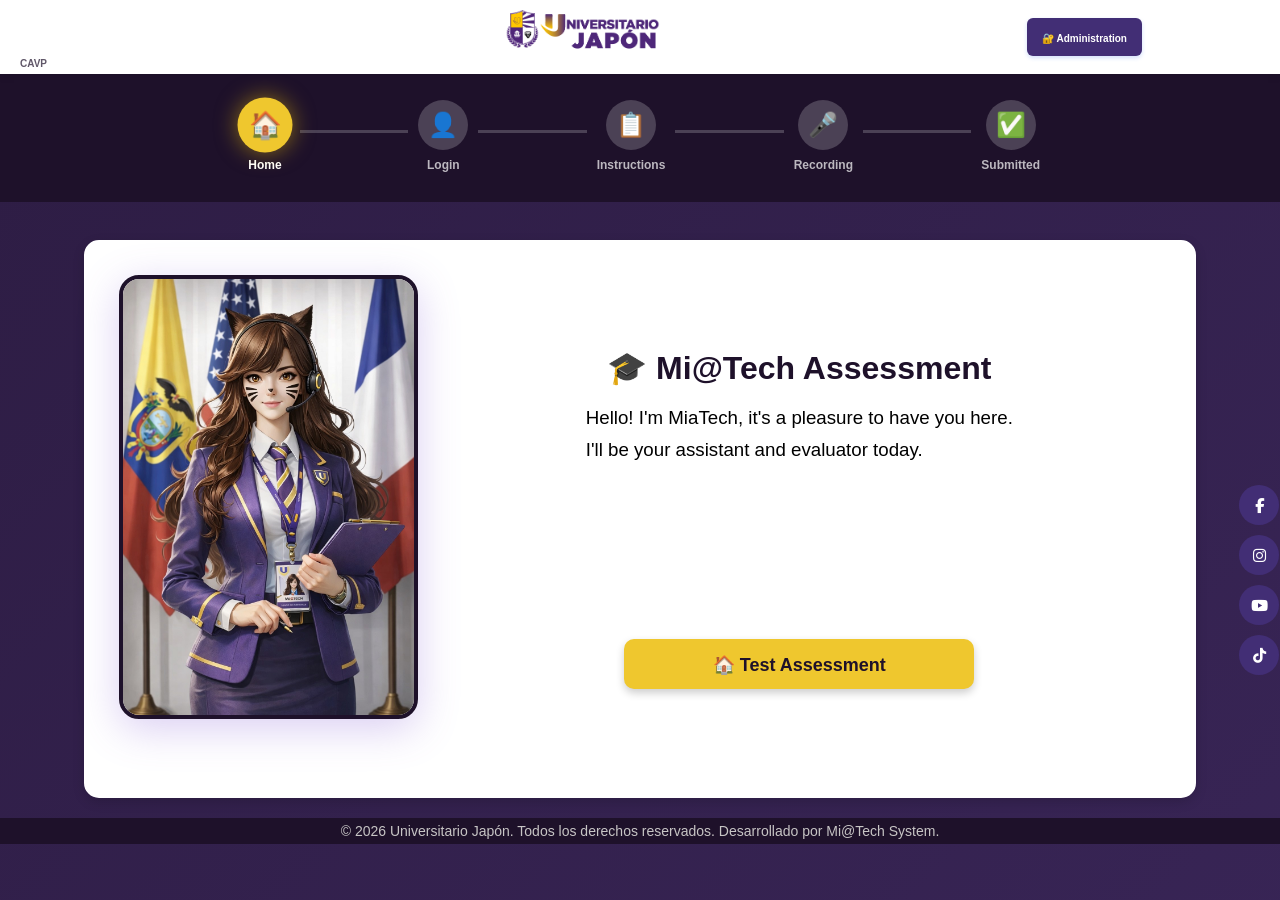
==== public_html/index.html @ edd88ec5 "initial commit: MiaTech v5.0 - Backend PHP + PDO" ====
<!-- ============================================
   MI@TECH v5.0 - index.html
   ============================================ -->
<!DOCTYPE html>
<html lang="en">
<head>
    <meta charset="UTF-8">
    <meta name="viewport" content="width=device-width, initial-scale=1.0">
    <title>Mi@Tech Assessment - English Evaluation</title>
    <link rel="stylesheet" href="styles.css">
    <link rel="stylesheet" href="css/recorder.css">
    <link rel="stylesheet" href="https://cdnjs.cloudflare.com/ajax/libs/font-awesome/6.4.0/css/all.min.css">
</head>
<body>

    <!-- 1. HEADER -->
    <header class="main-header">
        <span class="author-mark">CAVP</span>
        <a href="https://itsjapon.edu.ec" target="_blank">
            <img src="img/japon-logo-horizontal.png" alt="Instituto Tecnológico Superior Japón" class="logo">
        </a>
                <!-- Admin Login Button -->
        <div class="btn-admin" id="btn-admin">
            <a href="/admin-login.html" >
                🔐 Administration
            </a>
        </div>

    </header>

    <!-- 2. BARRA DE PROGRESO -->
    <div class="progress-container" >
        <div class="progress-bar">
            <div class="progress-step active" data-step="1">
                <div class="step-circle">🏠</div>
                <div class="step-label">Home</div>
            </div>
            <div class="progress-line"></div>
            <div class="progress-step" data-step="2">
                <div class="step-circle">👤</div>
                <div class="step-label">Login</div>
            </div>
            <div class="progress-line"></div>
            <div class="progress-step" data-step="3">
                <div class="step-circle">📋</div>
                <div class="step-label">Instructions</div>
            </div>
            <div class="progress-line"></div>
            <div class="progress-step" data-step="4">
                <div class="step-circle">🎤</div>
                <div class="step-label">Recording</div>
            </div>
            <div class="progress-line"></div>
            <div class="progress-step" data-step="5">
                <div class="step-circle">✅</div>
                <div class="step-label">Submitted</div>
            </div>
        </div>
    </div>

    <!-- MODAL DE ERROR -->
    <div class="modal-overlay" id="modal-error">
        <div class="modal-content">
            <div class="modal-title">⚠️ Unable to process</div>
            <div class="modal-text" id="modal-error-text">
                An error occurred. Please try again.
            </div>
            <div class="modal-buttons">
                <button class="modal-btn modal-btn-secondary" onclick="document.getElementById('modal-error').classList.remove('active')">
                    Close
                </button>
            </div>
        </div>
    </div>

    <!-- SPINNER -->
    <div id="spinner-container" class="spinner-overlay">
        <div class="spinner-content">
            <div class="spinner"></div>
            <p id="spinner-text">Processing...</p>
        </div>
    </div>

    <!-- 3. CONTENEDOR PRINCIPAL -->
    <main class="main-container">

        <!-- ÁREA DE TRABAJO -->
        <div class="work-area">
                    <!-- AVATAR -->
            <div class="animation-container" id="animation-container">
                <div class="avatar-container" id="avatar-container">
                    <div class="avatar-glow"></div>
                    <img src="img/miaTech_of.png"
                        id="miatech-gif"
                        data-static="img/miaTech_of.png"
                        data-animated="img/MiaTechv.gif"
                        alt="MiaTech Avatar"
                        class="avatar-image">
                </div>

                <!-- Camera Preview (lado izquierdo, donde estaba el avatar) -->
                <div id="recording-visuals" class="recording-visuals">
                    <!-- El video se insertará aquí dinámicamente -->
                </div>    

            </div>

            <!-- SECCIÓN 1: HOME -->
            <section id="home-section" class="section active">
                <div class="section-content">
                    <h1 class="section-title">🎓 Mi@Tech Assessment</h1>
                    <div class="welcome-message">
                        <h3>Hello! I'm MiaTech, it's a pleasure to have you here.</h3>
                        <h3>I'll be your assistant and evaluator today.</h3>
                    </div>
                </div>
                <button id="btn-begin-assessment" class="btn-primary">
                    🏠 Test Assessment
                </button>
            </section>

            <!-- SECCIÓN 2: LOGIN -->
            <section id="student-info-section" class="section">
                <div class="section-content">
                    <h2 style="color:var(--color-institucional-morado);margin-bottom:30px;text-align:center;">
                        👤 Student Login
                    </h2>
                    <p style="text-align:center;color:#666;margin-bottom:40px;">
                        Log in with your institutional email to start the assessment.

                    </p>
                    <!-- El contenido del form lo reescribe recorder.js en initLogin() -->
                    <form id="student-form" style="max-width:500px;margin:0 auto;"></form>
                </div>
            </section>


            <!-- SECCIÓN 3: INSTRUCTIONS -->
            <section id="instructions-section" class="section">
                <div class="section-content">
                    <h2 style="color:var(--color-institucional-morado);margin-bottom:20px;text-align:center;">
                        📋 Assessment Instructions
                    </h2>

                    <div style="max-width:680px;margin:0 auto;line-height:1.8;color:#333;font-size:15px;">

                        <p style="margin-bottom:18px;">
                            Hello <strong id="student-name-display">.</strong>!<br>
                            My name is <strong>Mi@Tech.</strong><br>
                            Welcome to the <strong>Mi@Tech English Oral Assessment.</strong>.<br>
                            I will be your assistant and evaluator during this English oral assessment.<br>                         
                            Please read the following instructions carefully before starting your evaluation.
                        </p>

                        <h3 style="color:var(--color-institucional-morado);margin:20px 0 10px;">Important Notes</h3>
                        <ul style="padding-left:20px;margin-bottom:18px;">
                            <li>Make sure your microphone and camera are <strong>enabled</strong> before starting.</li>
                            <li>You will be shown a <strong>random image</strong>. Your task is to describe it.</li>
                            <li>First of all, provide a <strong>short personal introduction</strong> (name, age, major, etc.).</li>
                            <li>You are allowed <strong>only one re-recording attempt</strong>. Use it wisely.</li>
                            <li>A <strong>live transcription</strong> will appear on screen as a visual aid — it is <em>not graded</em>.</li>
                            <li>Speak <strong>clearly and at a natural pace</strong>.</li>
                        </ul>

                        <h3 style="color:var(--color-institucional-morado);margin:20px 0 10px;">Platform Controls</h3>

                        <div id="platform-controls" class="platform-controls">
                            <!-- Placeholder: camera preview -->
                            <div>
                                <div id="instructions-img-camera" style="width:80px;height:80px;margin:0 auto 10px;background:#e0dff5;border-radius:50%;display:flex;align-items:center;justify-content:center;font-size:36px;">📹</div>
                                <strong>Camera Preview</strong>
                                <p style="font-size:13px;color:#666;margin-top:6px;">Your camera will be active during recording for evaluation evidence.</p>
                            </div>
                            <!-- Placeholder: microphone button -->
                            <div>
                                <div id="instructions-img-mic" style="width:80px;height:80px;margin:0 auto 10px;background:#e0dff5;border-radius:50%;display:flex;align-items:center;justify-content:center;font-size:36px;">🎤</div>
                                <strong>Microphone Button</strong>
                                <p style="font-size:13px;color:#666;margin-top:6px;">Press once to <em>start</em> recording, press again to <em>stop</em>.</p>
                            </div>
                            <!-- Placeholder: submit button -->
                            <div>
                                <div id="instructions-img-submit" style="width:80px;height:80px;margin:0 auto 10px;background:#e0dff5;border-radius:50%;display:flex;align-items:center;justify-content:center;font-size:36px;">📤</div>
                                <strong>Submit Response</strong>
                                <p style="font-size:13px;color:#666;margin-top:6px;">After stopping the recording, click this button to send your response.</p>
                            </div>
                        </div>


                    </div>

                    <div style="text-align:center;margin-top:30px;">
                        <button id="btn-start-assessment" class="btn-primary" style="font-size:16px;padding:14px 40px;">
                            ▶️ Start Assessment
                        </button>
                    </div>
                </div>
            </section>

            <!-- MODAL DE RE-GRABACIÓN -->
            <div class="modal-overlay" id="modal-rerecord">
                <div class="modal-content" style="max-width:520px;">
                    <div class="modal-title" style="color:#e67e22;">⚠️ Re-recording Warning</div>
                    <div class="modal-text" style="text-align:left;line-height:1.7;font-size:14px;">
                        <p>By restarting the recording, a new evaluation will be initiated. Please be aware of the following:</p>
                        <ul style="padding-left:20px;margin:12px 0;">
                            <li>Your <strong>current recording will be permanently discarded</strong>.</li>
                            <li>A <strong>different image</strong> will be randomly assigned for the new attempt.</li>
                            <li>This is your <strong>only opportunity</strong> to re-record. No further attempts will be allowed.</li>
                        </ul>
                        <p style="color:#c0392b;font-weight:bold;margin-top:12px;">
                            ⚠️ Note: This action cannot be undone.
                        </p>
                    </div>
                    <div class="modal-buttons">
                        <button class="modal-btn modal-btn-secondary" onclick="cancelRerecord()">
                            Cancel
                        </button>
                        <button class="modal-btn modal-btn-primary" onclick="confirmRerecord()"
                                style="background:#e67e22;color:white;">
                            Restart
                        </button>
                    </div>
                </div>
            </div>

            <!-- SECCIÓN 4: RECORDING -->
            <section id="recording-section" class="section">
                <div class="section-content">



                    <!-- Contenido derecho  -->
                    <div style="grid-column: 2;">
                        <h2 class="section-title">🎤 Recording</h2>

                        <!-- Task box -->
                        <div class="recording-task">
                            <div class="task-header">📝 Your Task</div>
                            <div class="task-content">                                                            
                                <h3 style="color:var(--color-institucional-morado);margin:20px 0 10px;">How the Assessment Works</h3>
                                <ol style="padding-left:20px;margin-bottom:18px;">
                                    <li>You will be shown a <strong>random image</strong>.
                                    <li>First of all, provide a <strong>short personal introduction</strong> (name, age, major, etc.).</li>
                                    <li>Your task is to describe the picture.</li>
                                    <li>Press the microphone button to start and finish your recording.</li>
                                    <li>Your recording must be between <strong>1 and 5 minutes</strong> long.</li>
                                    <li>Once you finish recording, click <strong>"Submit Response"</strong> to send your evaluation.</li>
                                    <li>Press <strong>"Record Again"</strong> if you want to re-record your response.</li>
                                    <li>You are allowed <strong>only one re-recording attempt.</strong>.</li>
                                    <li>You can send your record <strong>only once</strong>, so make sure to speak clearly and confidently.</li>
                                </ol>
                            </div>
                        </div>

                        <!-- Imagen seleccionada -->
                        <div class="selected-image-container">
                            <img id="selected-level-image" > 
                        </div>

                        <!-- Recording Info  -->
                        <div class="recording-info">

                            <div class="time-record" id="time-record">
                                <div class="timer-current" id="timer-current">00:00</div>
                                <div class="timer-display" id="timer-display">
                                    <div class="timer-required" id="timer-required">Required: 1–5 min</div>
                                </div>
                                <!-- Botón de micrófono -->
                                <div class="recording-controls" id="recording-controls">
                                    <button class="mic-button" id="mic-button" onclick="toggleRecording()" disabled>
                                        <div id="mic-icon">
                                            <svg width="35" height="35" viewBox="0 0 24 24" fill="none" stroke="white" stroke-width="2">
                                                <path d="M12 1a3 3 0 0 0-3 3v8a3 3 0 0 0 6 0V4a3 3 0 0 0-3-3z"/>
                                                <path d="M19 10v2a7 7 0 0 1-14 0v-2"/>
                                                <line x1="12" y1="19" x2="12" y2="23"/>
                                                <line x1="8" y1="23" x2="16" y2="23"/>
                                            </svg>
                                        </div>
                                    </button>
                                </div>  
                                <p>Press the buttom </p>                              
                            </div>
                        </div>


                        <!-- Transcripción en vivo -->
                        <div class="transcription-container" id="transcription-container">
                            <h3>📝 Live Transcription <span style="font-size:11px;font-weight:400;color:#888;">(visual aid only — not graded)</span></h3>
                            <div class="transcription-text transcription-empty" id="transcription-text">
                                Start speaking to see your transcription here...
                            </div>
                        </div>

                        <!-- Botones -->
                        <div class="recording-buttons">
                            <button class="action-button btn-start-over" id="btn-start-over"
                                    onclick="startOverRecording()" style="display:none;">
                                🔄 Record Again
                            </button>
                            <button class="action-button btn-submit" id="btn-submit"
                                    onclick="enviarRespuesta()" disabled>
                                📤 Submit Response
                            </button>
                            <button class="action-button btn-retry" id="btn-retry"
                                    style="display:none;">
                                🔄 Retry
                            </button>
                        </div>
                    </div>
                </div>
            </section>

            <!-- SECCIÓN 4: RESULTS (Confirmación de envío) -->
            <section id="results-section" class="section">
                <div class="section-content">
                    <h2 class="section-title">✅ Assessment Submitted</h2>

                    <div class="results-detailed" id="results-detailed">
                        <div style="text-align:center;padding:40px 20px;">
                            <p style="font-size:18px;color:#27ae60;margin-bottom:20px;line-height:1.8;">
                                ✓ Your recording has been submitted successfully.<br/>
                                <br/>
                                Your assessment will be evaluated by your instructor.<br/>
                                You will receive your results through your course portal.
                            </p>
                        </div>
                    </div>
                </div>

                <div class="results-buttons" style="display:flex;gap:12px;justify-content:center;flex-wrap:wrap;">
                    <button class="btn-primary" id="btn-download-pdf" onclick="descargarPdfAlumno()" style="display:none;">
                        📄 Download Feedback (PDF)
                    </button>
                    <button class="btn-primary" onclick="location.reload()">
                        🏠 Back to Home
                    </button>
                </div>
            </section>

        </div><!-- /work-area -->
    </main>
    <footer class="footer-home">
        <div class="redes-sociales">
            <a href="https://www.facebook.com/itsjapon" target="_blank" aria-label="Facebook" title="Facebook">
                <i class="fa-brands fa-facebook-f social-icon" aria-hidden="true"></i>
            </a>
            <a href="https://www.instagram.com/itsjapon/" target="_blank" aria-label="Instagram" title="Instagram">
                <i class="fa-brands fa-instagram social-icon" aria-hidden="true"></i>
            </a>
            <a href="https://www.youtube.com/@itsjapon" target="_blank" aria-label="YouTube" title="YouTube">
                <i class="fa-brands fa-youtube social-icon" aria-hidden="true"></i>
            </a>
            <a href="https://www.tiktok.com/@itjapon" target="_blank" aria-label="TikTok" title="TikTok">
                <i class="fa-brands fa-tiktok social-icon" aria-hidden="true"></i>
            </a>
        </div>
        <div class="footer-page">
            <p class="text">
                © 2026 Universitario Japón. Todos los derechos reservados. Desarrollado por Mi@Tech System.
            </p> 

        </div>    
    </footer>

    <!-- JS — recorder.js primero, luego los scripts legacy si existen -->
    <script src="js/recorder.js"></script>

</body>
</html>
---- public_html/styles.css ----
@import url('https://fonts.googleapis.com/css2?family=Poppins:wght@300;400;600;700&display=swap');
        
        * {
            box-sizing: border-box;
        }

        body {
            font-family: 'Poppins', sans-serif;
            background: linear-gradient(135deg, rgba(132, 94, 213, 0.15) 0%, rgba(132, 94, 213, 0.25) 100%);
            min-height: 100vh;
            overflow-y: auto;
        }


        @keyframes pulse {
            0%, 100% { opacity: 1; }
            50% { opacity: 0.5; }
        }

/* ============================================
   NUEVO DISEÑO V5.0 - INSTITUCIONAL
   ============================================ */

   /* ============================================
   RESET Y VARIABLES GLOBALES
   ============================================ */

    :root {
        --color-institucional-morado: #1e112a; /*#422e75;*/
        --color-institucional-amarillo: #efc72e;
        --color-amarillo-hover: #d4b73f;
        --color-blanco: #FFFFFF;
        --color-negro: #000000;
        --color-gris-claro: #F5F5F5;
        
        --border-radius: 8px;
        --box-shadow: 0 4px 12px rgba(0, 0, 0, 0.15);
        --transition: all 0.3s ease;
    }

    * {
        margin: 0;
        padding: 0;
        box-sizing: border-box;
    }

    body {
        font-family: sans-serif;
        background-color: var(--color-institucional-morado);
        min-height: 100vh;
        overflow-x: hidden;
    }

/* ============================================
   HEADER INSTITUCIONAL
   ============================================ */

    .main-header {
        background-color: #FFFFFF;
        display: grid;
        grid-template-columns: 70% auto;
        justify-items: center;
        justify-content: center;
        align-items: center;
        padding: 5px 5px;
        box-shadow: 0 2px 8px rgba(0, 0, 0, 0.1);
        position: absolute;
        z-index: 1;
        width: 100%;
    }

    .main-header .logo {
        height: 60px;
        width: auto;
        object-fit: contain;
    }

    .main-header .author-mark {
        position: absolute;
        bottom: 5px;
        left: 20px;
        font-size: 10px;
        color: var(--color-institucional-morado);
        font-weight: 600;
        opacity: 0.7;
    }



/* ============================================
   BARRA DE PROGRESO
   ============================================ */

    .progress-container {
        background-color: var(--color-institucional-morado);
        position: absolute;
        padding: 20px;
        width: 100%;
        padding-top: 100px;
    }

    .progress-bar {
        max-width: 800px;
        margin: 0 auto 20px;
        display: flex;
        align-items: center;
        justify-content: space-between;
    }

    .progress-step {
        display: flex;
        flex-direction: column;
        align-items: center;
        gap: 8px;
        flex: 0 0 auto;
        margin-bottom: -10px;
    }

    .step-circle {
        width: 50px;
        height: 50px;
        border-radius: 50%;
        background-color: rgba(255, 255, 255, 0.2);
        display: flex;
        align-items: center;
        justify-content: center;
        font-size: 24px;
        transition: var(--transition);
    }

    .progress-step.active .step-circle {
        background-color: var(--color-institucional-amarillo);
        box-shadow: 0 0 20px rgba(250, 201, 5, 0.5);
        transform: scale(1.1);
    }

    .step-label {
        font-size: 12px;
        color: rgba(255, 255, 255, 0.7);
        font-weight: 600;
    }

    .progress-step.active .step-label {
        color: var(--color-blanco);
    }

    .progress-line {
        flex: 1;
        height: 3px;
        background-color: rgba(255, 255, 255, 0.2);
        margin: 0 10px;
    }

/* ============================================
   CONTENEDOR PRINCIPAL
   ============================================ */

    .main-container {
        gap: 30px;
        padding: 40px 20px;
        max-width: 1400px;
        margin: 0 auto;
        align-items: flex-start;
    }

/* ============================================
   AVATAR
   ============================================ */

    .avatar-container {
        flex: 0 0 250px;
        position: static;
    }

    .avatar-image {
        width: 100%;
        height: auto;
        border-radius: 20px;
        border: 4px solid var(--color-institucional-morado);
        box-shadow: 0 10px 40px rgba(132, 94, 213, 0.3);
    }

    .avatar-glow {
        inset: -10px;
        background: linear-gradient(135deg, #845ED5, #9b5de5);
        border-radius: 20px;
        opacity: 0;
        filter: blur(20px);
        transition: opacity 0.3s;
        z-index: -1;
    }

    .avatar-container.speaking .avatar-glow {
        opacity: 0.6;
        animation: glow-pulse 1.5s ease-in-out infinite;
    }

    @keyframes glow-pulse {
        0%, 100% { opacity: 0.6; transform: scale(1); }
        50% { opacity: 0.9; transform: scale(1.05); }
    }

/* ============================================
   ÁREA DE TRABAJO (BLANCA)
   ============================================ */

    .work-area {
        display: grid;
        grid-template-columns: 30% auto;
        background-color: var(--color-blanco);
        border: 5px solid var(--color-blanco);
        border-radius: 15px;
        box-shadow: var(--box-shadow);
        padding: 20px;
        position: relative;
        margin-top:220px;
    }

/* ============================================
   Pie de página
   ============================================ */    

    .footer-home {
        background-color: #1e112a;
        padding: 5px;
        
    }

    .footer-page p {
        display: flex;
        justify-content: center;
        font-size: 14px;
        color:#c7c5c5;
    }

    .footer-home .redes-sociales {
        position: absolute;
        bottom: 25%;
        right: 1px;
        display: flex;
        flex-direction: column;
        align-items: center;
        gap: 10px;
        font-size: 20px;
    }
    
    .footer-home .redes-sociales a {
        background-color: #422e75;
        display: inline-flex;
        align-items: center;
        justify-content: center;
        width: 40px;
        height: 40px;
        border-radius: 50%;
        padding: 0;
        transition: transform 0.18s ease, box-shadow 0.18s ease;
        text-decoration: none;
    }

    .footer-home .redes-sociales a .social-icon {
        font-size: 15px;
        color: #ffffff;
        display: inline-block;
        line-height: 1;
    }

    /* Colors por plataforma 
    .footer-home .redes-sociales a[href*="facebook"] { background: #1877F2; }
    .footer-home .redes-sociales a[href*="instagram"] { background: #000000; }
    .footer-home .redes-sociales a[href*="youtube"] { background: #FF0000; }
    .footer-home .redes-sociales a[href*="tiktok"] { background: #010101; }
*/
    .footer-home .redes-sociales a:hover {
        transform: translateY(-3px) scale(1.03);
        box-shadow: 0 6px 18px rgba(0,0,0,0.18);
    }


/* ============================================
   SECCIONES (Sistema de navegación)
   ============================================ */

    .section {
        display: none;
        opacity: 0;
        transition: opacity 0.5s ease;
    }

    .section.active {
        display: flex;
        flex-direction: column;
        justify-content: space-around;
        opacity: 1;
    }

    .section-content {
        max-width: 800px;
        margin: 0 auto;
        padding-inline: 40px;
    }

    .section-title {
        font-size: 32px;
        color: var(--color-institucional-morado);
        margin-bottom: 20px;
        text-align: center;
    }

    .section-subtitle {
        font-size: 16px;
        color: #666;
        text-align: center;
        margin-bottom: 30px;
    }

    .section .form-group {
        margin-bottom: 25px;
    }

    .section .form-label {
        display: block;
        margin-bottom: 8px;
        color: var(--color-institucional-morado);
        font-weight: 600;
        font-size: 14px;
    }

    .section .form-input {
        width: 100%;
        padding: 12px 15px;
        border: 2px solid #e0e0e0;
        border-radius: 8px;
        font-size: 16px;
        transition: border-color 0.3s ease;
    }

    .section .form-input:focus {
        outline: none;
        border-color: var(--color-institucional-amarillo);
    }

    .section .form-input.error {
        border-color: #dc3545;
    }

    .section .error-message {
        display: none;
        color: #dc3545;
        font-size: 13px;
        margin-top: 5px;
    }

    .section .error-message.active {
        display: block;
    }

/* ============================================
   SECCIÓN PLATFORM CONTROLS
   ============================================ */

    .platform-controls {
        display: flex;
        flex-wrap: wrap;
        gap: 16px;
        justify-content: center;
        margin-bottom: 18px;
    }

    .platform-controls div {
        flex: 1;
        min-width: 200px;
        border: 1px solid #ddd;
        border-radius: 10px;
        padding: 16px;
        text-align: center;
        background: #f9f9fa;
    }

/* ============================================
   BOTONES PRINCIPALES
   ============================================ */

    .btn-primary {
        background-color: var(--color-institucional-amarillo);
        color: var(--color-institucional-morado);
        border: none;
        padding: 15px 40px;
        font-size: 18px;
        font-weight: 700;
        border-radius: 10px;
        cursor: pointer;
        box-shadow: 0 4px 8px rgba(0, 0, 0, 0.2);
        transition: var(--transition);
        min-width: 200px;
        width: 350px;
        height: 50px;
        align-self: center;
    }

    .btn-primary:hover {
        background-color: var(--color-amarillo-hover);
        transform: translateY(-2px);
        box-shadow: 0 6px 12px rgba(0, 0, 0, 0.3);
    }

    .btn-primary:disabled {
        background-color: #ccc;
        color: #666;
        cursor: not-allowed;
    }

    .btn-admin {
        display: inline-block;
        background: #422e75;
        border: none;
        border-radius: 6px;
        cursor: pointer;
        transition: all 0.2s ease;
        box-shadow: 0 2px 4px rgba(37, 99, 235, 0.2);
        padding: 10px 15px;
    }

    .btn-admin a {
        color:white;        
        font-size: 10px;
        font-weight: 600;
        text-decoration: none;
    }

    .btn-admin:hover {
        background: #1e112a;
        transform: translateY(-2px);
        box-shadow: 0 4px 8px rgba(37, 99, 235, 0.3);
    }

    .btn-admin:active {
        transform: translateY(0);
    }
        transform: none;
    }

/* ============================================
   SECCIÓN HOME
   ============================================ */

    .welcome-message {
        text-align: center;
        font-size: 18px;
        line-height: 1.8;
        color: #333;
        margin: 40px 0;
    }

    .welcome-message h3 {
        font-weight: 400;
        margin: 10px 0;
    }



/* ============================================
   SECCIÓN STUDENT INFO (Formulario)
   ============================================ */

    .student-form {
        max-width: 500px;
        margin: 0 auto;
    }

    .form-group {
        margin-bottom: 25px;
    }

    .form-group label {
        display: block;
        font-size: 14px;
        font-weight: 600;
        color: var(--color-institucional-morado);
        margin-bottom: 8px;
    }

    .form-group input {
        width: 100%;
        padding: 12px 15px;
        font-size: 16px;
        border: 2px solid #ddd;
        border-radius: var(--border-radius);
        transition: var(--transition);
    }

    .form-group input:focus {
        outline: none;
        border-color: var(--color-institucional-amarillo);
        box-shadow: 0 0 0 3px rgba(250, 201, 5, 0.1);
    }

/* ============================================
   SECCIÓN LEVEL SELECTION
   ============================================ */


    .tabs-container {
        display: flex;
        justify-content: space-between;
        gap: 15px;
        margin: 10px 0;
        flex-wrap: wrap;
    }

    .tab {
         flex: 1;
        background-color: #f0f0f0;
        border: 2px solid transparent;
        border-radius: var(--border-radius);
        padding: 15px 25px;
        cursor: pointer;
        transition: var(--transition);
        text-align: center;
    }

    .tab:hover {
        background-color: #e0e0e0;
    }

    .tab.active {
        background-color: var(--color-institucional-amarillo);
        border-color: var(--color-institucional-morado);
        transform: translateY(-2px);
    }

    .tab-level {
        font-size: 20px;
        font-weight: 700;
        color: var(--color-institucional-morado);
        margin-bottom: 5px;
    }

    .tab-duration {
        font-size: 12px;
        color: #666;
    }

    .tab-content {
        margin: 30px 0;
        text-align: center;
    }

    .tab-content img {
        max-width: 100%;
        margin: 0 auto 20px;
        height: auto;
        border-radius: 10px;
        overflow: hidden;
        box-shadow: 0 4px 15px rgba(0,0,0,0.1);
    }

    .tab-content-task {
        font-size: 1rem;
        color: #333;
        line-height: 1.6;
        margin-bottom: 20px;
        padding: 15px;
        background: #f0f0f0;
        border-radius: 8px;
        border-left: 4px solid #764ba2;
    }

/* ============================================
   SECCIÓN RECORDING
   ============================================ */

    .selected-image-container {
        text-align: center;
        margin: 20px 0;
    }

    .selected-image-container img {
        max-width: 100%;
        max-height: 100%;
        border-radius: var(--border-radius);
        box-shadow: var(--box-shadow);
    }

    .timer-current {
        font-size: 30px;
        font-weight: 700;
        color: var(--color-institucional-morado);
        margin-bottom: 10px;
    }

    .timer-required {
        font-size: 14px;
        color: #666;
    }

    .recording-controls {
        display: flex;
        justify-content: center;
        margin: 20px 0;
    }

    .mic-button {
        width: 70px;
        height: 70px;
        border-radius: 50%;
        background-color: var(--color-institucional-morado);
        border: none;
        cursor: pointer;
        display: flex;
        align-items: center;
        justify-content: center;
        transition: var(--transition);
        box-shadow: var(--box-shadow);
    }

    .mic-button:hover:not(:disabled) {
        transform: scale(1.1);
        box-shadow: 0 6px 30px rgba(132, 94, 213, 0.6);
    }

    .mic-button:active:not(:disabled) {
        transform: scale(0.95);
    }

    .mic-button.recording {
        animation: recording-pulse 1s ease-in-out infinite;
        background: linear-gradient(135deg, #ff4757, #ff6b81);
    }

    .mic-button:disabled {
        background: #ccc;
        cursor: not-allowed;
        opacity: 0.5;
    }

       @keyframes recording-pulse {
            0%, 100% { transform: scale(1); }
            50% { transform: scale(1.15); }
        }

        .wave-container {
            display: flex;
            gap: 3px;
            height: 30px;
            align-items: center;
            justify-content: center;
        }

        .wave-bar {
            width: 4px;
            height: 100%;
            background: white;
            border-radius: 3px;
            animation: wave 1.2s ease-in-out infinite;
        }

        .wave-bar:nth-child(1) { animation-delay: 0s; }
        .wave-bar:nth-child(2) { animation-delay: 0.1s; }
        .wave-bar:nth-child(3) { animation-delay: 0.2s; }
        .wave-bar:nth-child(4) { animation-delay: 0.3s; }
        .wave-bar:nth-child(5) { animation-delay: 0.4s; }

        @keyframes wave {
            0%, 100% { height: 30%; }
            50% { height: 100%; }
        }


    .transcription-container {
        margin: 30px 0;
        padding: 20px;
        background-color: var(--color-gris-claro);
        border-radius: var(--border-radius);
        border: 2px solid #ddd;
    }

    .transcription-container h3 {
        font-size: 18px;
        color: var(--color-institucional-morado);
        margin-bottom: 15px;
    }

    .transcription-text {
        font-size: 16px;
        line-height: 1.6;
        color: var(--color-negro);
        min-height: 100px;
        max-height: 200px;
        flex: 1;
        overflow-y: auto;
    }

    .transcription-empty {
        color: #999;
        font-style: italic;
    }

    .recording-buttons {
        display: flex;
        gap: 15px;
        justify-content: center;
        flex-wrap: wrap;
        margin-top: 30px;
    }

    .action-button {
        background-color: var(--color-institucional-amarillo);
        color: var(--color-institucional-morado);
        border: none;
        padding: 12px 30px;
        font-size: 16px;
        font-weight: 600;
        border-radius: 25px;
        cursor: pointer;
        transition: all 0.3s;
        box-shadow: 0 2px 6px rgba(0, 0, 0, 0.15);
    }

    .action-button:hover {
        background-color: var(--color-amarillo-hover);
        transform: translateY(-2px);
    }

    .action-button:disabled {
        background-color: #ccc;
        color: #666;
        cursor: not-allowed;
        transform: none;
    }

    .btn-retry {
        padding: 12px 30px;
        background: linear-gradient(135deg, #ff9800, #ff5722);
        color: white;
        border: none;
        border-radius: 10px;
        font-weight: 600;
        cursor: pointer;
        transition: all 0.3s;
        box-shadow: 0 2px 10px rgba(255, 152, 0, 0.3);
        margin-left: 10px;
        width: 350px;
        height: 50px;
        align-self: center;
        font-size: 18px;
    }

    .btn-retry:hover:not(:disabled) {
        transform: translateY(-2px);
        box-shadow: 0 4px 15px rgba(255, 152, 0, 0.4);
        background-color: #e68900;
    }

    .btn-retry:disabled {
        background: #ccc;
        cursor: not-allowed;
        opacity: 0.6;
    }

    .task-header {
        background: var(--color-institucional-amarillo);
        color: var(--color-institucional-morado);
        padding: 15px 25px;
        font-size: 18px;
        font-weight: 700;
        border-left: 4px solid #764ba2;
        border-radius: 8px;
    }

    .task-content {
        padding: 10px;
        background: #f8f9fa;
        line-height: 1.8;
        border-left: 4px solid #764ba2;
        border-radius: 8px;
    }

    .instruction-content {
        padding: 25px;
        background: #f8f9fa;
        line-height: 1.8;
        border-left: 4px solid #764ba2;
        border-radius: 8px;
        margin-top: 5px;
    }


        .btn-start {
            background: linear-gradient(135deg, #c59eec, #9a56de);
            color: white;
            margin: 20px;
            width: 350px;
            height: 50px;
            align-self: center;
            font-size: 18px;
        }

        .btn-start:hover:not(:disabled) {
            transform: translateY(-2px);
            box-shadow: 0 4px 15px rgba(40, 167, 69, 0.3);
        }

        .btn-start:disabled {
            background: #ccc;
            cursor: not-allowed;
            opacity: 0.6;
        }

        .btn-submit {
            background: linear-gradient(135deg, #c59eec, #9a56de);
            color: white;
            border-radius: 10px;
            width: 350px;
            height: 50px;
            align-self: center;
            font-size: 18px;
        }

        .btn-submit:hover:not(:disabled) {
            transform: translateY(-2px);
            box-shadow: 0 4px 15px rgba(40, 167, 69, 0.3);
        }

        .btn-submit:disabled {
            background: #ccc;
            cursor: not-allowed;
            opacity: 0.6;
        }

        .btn-start-over {
            background: linear-gradient(135deg, #c59eec, #9a56de);
            color: white;
            border-radius: 10px;
            width: 200px;
            height: 50px;
            align-self: center;
            font-size: 16px;
        }

/* ============================================
   SECCIÓN RESULTS
   ============================================ */

    .results-detailed {
        margin: 30px 0;
        line-height: 1.8;
        font-size: 16px;
    }

    .results-buttons {
        display: flex;
        gap: 15px;
        justify-content: center;
        flex-wrap: wrap;
        margin-top: 30px;
    }

    .download-button {
        background-color: var(--color-institucional-amarillo);
        color: var(--color-institucional-morado);
        border: none;
        border-radius: 10px;
        padding: 15px 40px;
        font-size: 18px;
        font-weight: 600;
        border-radius: var(--border-radius);
        cursor: pointer;
        box-shadow: 0 4px 8px rgba(0, 0, 0, 0.2);
        transition: var(--transition);
        width: 350px;
        height: 50px;
        align-self: center;
        font-size: 18px;
    }

    .download-button:hover {
        background-color: var(--color-amarillo-hover);
        transform: translateY(-2px);
    }

    /* ============================================
   SPINNER DE CARGA
   ============================================ */

    .spinner-overlay {
        display: none;
        position: fixed;
        top: 0;
        left: 0;
        right: 0;
        bottom: 0;
        background-color: rgba(78, 40, 121, 0.95);
        z-index: 10000;
        align-items: center;
        justify-content: center;
    }

    .spinner-overlay.active {
        display: flex;
    }

    .spinner-content {
        text-align: center;
        color: white;
    }

    .spinner {
        width: 60px;
        height: 60px;
        border: 6px solid rgba(250, 201, 5, 0.3);
        border-top-color: var(--color-institucional-amarillo);
        border-radius: 50%;
        animation: spin 1s linear infinite;
        margin: 0 auto 20px;
    }

    @keyframes spin {
        to { transform: rotate(360deg); }
    }

    #spinner-text {
        font-size: 18px;
        font-weight: 600;
        color: var(--color-institucional-amarillo);
    }

        /* MODAL */
        .modal-overlay {
            display: none;
            position: fixed;
            top: 0;
            left: 0;
            right: 0;
            bottom: 0;
            background: rgba(0, 0, 0, 0.5);
            z-index: 9999;
            align-items: center;
            justify-content: center;
        }

        .modal-overlay.active {
            display: flex;
        }

        .modal-content {
            background: white;
            padding: 40px;
            border-radius: 20px;
            max-width: 500px;
            text-align: center;
            box-shadow: 0 10px 40px rgba(0, 0, 0, 0.3);
        }

        .modal-title {
            font-size: 1.5rem;
            font-weight: 700;
            color: #dc3545;
            margin-bottom: 20px;
        }

        .modal-text {
            font-size: 1rem;
            color: #333;
            margin-bottom: 30px;
            line-height: 1.6;
        }

        .modal-buttons {
            display: flex;
            gap: 15px;
            justify-content: center;
        }

        .modal-btn {
            padding: 12px 30px;
            border: none;
            border-radius: 10px;
            font-weight: 600;
            cursor: pointer;
            transition: all 0.3s;
        }

        .modal-btn-primary {
            background: linear-gradient(135deg, #007bff, #0056b3);
            color: white;
        }

        .modal-btn-secondary {
            background: linear-gradient(135deg, #6c757d, #5a6268);
            color: white;
        }

        .modal-btn:hover {
            transform: translateY(-2px);
            box-shadow: 0 4px 15px rgba(0, 0, 0, 0.2);
        }

        /* STUDENT INFORMATION FORM */
        .student-form-overlay {
            display: none;
            position: fixed;
            top: 0;
            left: 0;
            right: 0;
            bottom: 0;
            background: rgba(0, 0, 0, 0.7);
            z-index: 10000;
            align-items: center;
            justify-content: center;
        }

        .student-form-overlay.active {
            display: flex;
        }

        .student-form-modal {
            background: white;
            padding: 40px;
            border-radius: 20px;
            max-width: 500px;
            width: 90%;
            box-shadow: 0 10px 40px rgba(0, 0, 0, 0.3);
        }

        .student-form-title {
            font-size: 1.8rem;
            font-weight: 700;
            color: #764ba2;
            margin-bottom: 10px;
            text-align: center;
        }

        .student-form-subtitle {
            font-size: 0.95rem;
            color: #666;
            margin-bottom: 30px;
            text-align: center;
        }

        .form-group {
            margin-bottom: 20px;
        }

        .form-label {
            display: block;
            font-weight: 600;
            color: #333;
            margin-bottom: 8px;
            font-size: 0.95rem;
        }

        .form-label .required {
            color: #dc3545;
            margin-left: 4px;
        }

        .form-input, .form-select {
            width: 100%;
            padding: 12px 15px;
            border: 2px solid #ddd;
            border-radius: 8px;
            font-size: 1rem;
            font-family: 'Poppins', sans-serif;
            transition: border-color 0.3s;
        }

        .form-input:focus, .form-select:focus {
            outline: none;
            border-color: #764ba2;
        }

        .form-input.error {
            border-color: #dc3545;
        }

        .form-error {
            color: #dc3545;
            font-size: 0.85rem;
            margin-top: 5px;
            display: none;
        }

        .form-error.active {
            display: block;
        }

        .form-submit {
            width: 100%;
            padding: 15px;
            background: linear-gradient(135deg, #667eea, #764ba2);
            color: white;
            border: none;
            border-radius: 10px;
            font-size: 1.1rem;
            font-weight: 600;
            cursor: pointer;
            transition: all 0.3s;
            margin-top: 10px;
        }

        .form-submit:hover {
            transform: translateY(-2px);
            box-shadow: 0 6px 20px rgba(118, 75, 162, 0.4);
        }

        .form-submit:disabled {
            background: #ccc;
            cursor: not-allowed;
            transform: none;
        }


        .hidden { display: none; }


/* ============================================
   RESPONSIVE MOBILE
   ============================================ */

    @media (max-width: 768px) {
        .main-container {
            flex-direction: column;
            padding: 20px 10px;
        }
        
        .avatar-container {
            flex: 0 0 auto;
            width: 150px;
            margin: 0 auto 20px;
            position: static;
        }
        
        .work-area {
            padding: 25px 15px;
        }
        
        .progress-bar {
            flex-wrap: wrap;
        }
        
        .step-circle {
            width: 40px;
            height: 40px;
            font-size: 18px;
        }
        
        .step-label {
            font-size: 10px;
        }
        
        .progress-line {
            display: none;
        }
        
        .tabs-container {
            gap: 8px;
        }
        
        .tab {
            padding: 10px 15px;
        }
        
    }
---- public_html/css/recorder.css ----
/* ============================================
   MI@TECH v5.0 — css/recorder.css
   Estilos del flujo de grabación.
   Complementa styles.css sin sobreescribirlo.
   ============================================ */

   /* ============================================
    Página principal
   ============================================ */

.main-container{
    display: grid;
    padding: 20px;
    max-width: 90%;
    margin: 0 auto;
    font-family: var(--font-family);
    color: var(--color-texto);
}

/* ============================================
   GRID DE IMÁGENES (selección de nivel)
   ============================================ */

.image-grid {
    display: grid;
    grid-template-columns: repeat(auto-fit, minmax(200px, 1fr));
    gap: 16px;
    margin: 16px 0 20px;
}

.image-card {
    border: 3px solid transparent;
    border-radius: 10px;
    overflow: hidden;
    cursor: pointer;
    transition: all 0.25s ease;
    background: #f5f5f5;
    aspect-ratio: 4 / 3;
    display: flex;
    align-items: center;
    justify-content: center;
}

.image-card img {
    width: 100%;
    height: 100%;
    object-fit: cover;
    display: block;
    transition: transform 0.25s ease;
}

.image-card:hover {
    border-color: var(--color-institucional-morado);
    transform: translateY(-3px);
    box-shadow: 0 6px 20px rgba(78, 40, 121, 0.2);
}

.image-card:hover img {
    transform: scale(1.03);
}

.image-card.selected {
    border-color: var(--color-institucional-amarillo);
    box-shadow: 0 0 0 2px var(--color-institucional-morado),
                0 6px 20px rgba(250, 201, 5, 0.35);
}

/* ============================================
   PREVIEW DE TAREA (selección)
   ============================================ */

.task-preview {
    background: #f8f4ff;
    border-left: 4px solid var(--color-institucional-morado);
    border-radius: 0 8px 8px 0;
    padding: 14px 18px;
    margin-top: 16px;
    animation: fadeIn 0.3s ease;
}

.task-preview-title {
    font-weight: 600;
    color: var(--color-institucional-morado);
    font-size: 13px;
    margin-bottom: 6px;
}

.task-preview-text {
    font-size: 14px;
    color: #333;
    line-height: 1.6;
}

/* ============================================
   CRONÓMETRO
   ============================================ */

.timer-warning {
    color: #e67e22 !important;
    animation: pulse 1s ease-in-out infinite;
}

.timer-over {
    color: #c0392b !important;
    animation: pulse 0.5s ease-in-out infinite;
}


/* ============================================
   ÁREA DE GRABACION
   ============================================ */

.recording-info {
    display: flex;
    align-items: center;
    text-align: center;
    margin: 20px 0;
    justify-content: center;
    flex-direction: column;
}


/* ============================================
   RESULTADO — BADGE
   ============================================ */

.result-badge {
    text-align: center;
    font-size: 22px;
    font-weight: 700;
    padding: 18px 30px;
    border-radius: 12px;
    margin: 20px auto;
    max-width: 380px;
    letter-spacing: 0.05em;
}

.result-aprobado {
    background: #eafaf1;
    color: #1a7a3c;
    border: 2px solid #27ae60;
}

.result-no-aprobado {
    background: #fdedec;
    color: #c0392b;
    border: 2px solid #e74c3c;
}

/* ============================================
   BOTÓN CONFIRMAR SELECCIÓN
   ============================================ */

.btn-confirm {
    display: block;
    margin: 20px auto 0;
    background: var(--color-institucional-morado);
    color: white;
    border: none;
    padding: 14px 40px;
    font-size: 16px;
    font-weight: 600;
    border-radius: 25px;
    cursor: pointer;
    transition: all 0.3s;
    box-shadow: 0 4px 15px rgba(78, 40, 121, 0.3);
}

.btn-confirm:hover {
    background: #3a1e5c;
    transform: translateY(-2px);
    box-shadow: 0 6px 20px rgba(78, 40, 121, 0.4);
}

/* ============================================
   BARRA DE PROGRESO — paso completado
   ============================================ */

.progress-step.completed .step-circle {
    background-color: rgba(250, 201, 5, 0.5);
}

/* ============================================
   MODAL DE CONSENTIMIENTO — scroll interno
   ============================================ */

#modal-consentimiento .modal-content {
    max-height: 90vh;
    overflow-y: auto;
}

/* ============================================
   ANIMACIONES
   ============================================ */

@keyframes fadeIn {
    from { opacity: 0; transform: translateY(6px); }
    to   { opacity: 1; transform: translateY(0); }
}

/* ============================================
   RESPONSIVE
   ============================================ */

@media (max-width: 600px) {
    .image-grid {
        grid-template-columns: 1fr 1fr;
        gap: 10px;
    }

    .result-badge {
        font-size: 18px;
        padding: 14px 20px;
    }
}

/* ============================================
   CONTENEDOR VIDEO E IMAGEN
   ============================================ */

/* Mantener avatar y preview fijos para evitar solapamientos al hacer scroll */
.animation-container {
    padding: 10px;
    z-index: 1;
}


/* El preview de cámara se mantiene debajo del avatar y también queda "pegado" en el flujo
   usando sticky. Ajustar top si cambia el tamaño del avatar. */
.recording-visuals {
    display: flex;
    flex-wrap: wrap;
    gap: 20px;
    justify-content: center;
    align-items: flex-start;
    margin: 20px 0;
    position: -webkit-sticky;
    position: sticky;
    top: 160px; /* sitúa el preview debajo del avatar */
    z-index: 999; /* menor que avatar para que no lo tape */
}

.selected-image-container {
    flex: auto;
}

.camera-preview {
    width: 100%;
    max-width: 280px;
    border-radius: 20px;
    border: 4px solid var(--color-institucional-morado);
    background: #000;
    display: block;
    margin: 12px auto;
    flex: 1 1 320px;
    object-fit: cover;
}

.selected-image-container img{
    width: 100%;
    height: auto;
    border-radius: var(--border-radius);
    box-shadow: var(--box-shadow);
}
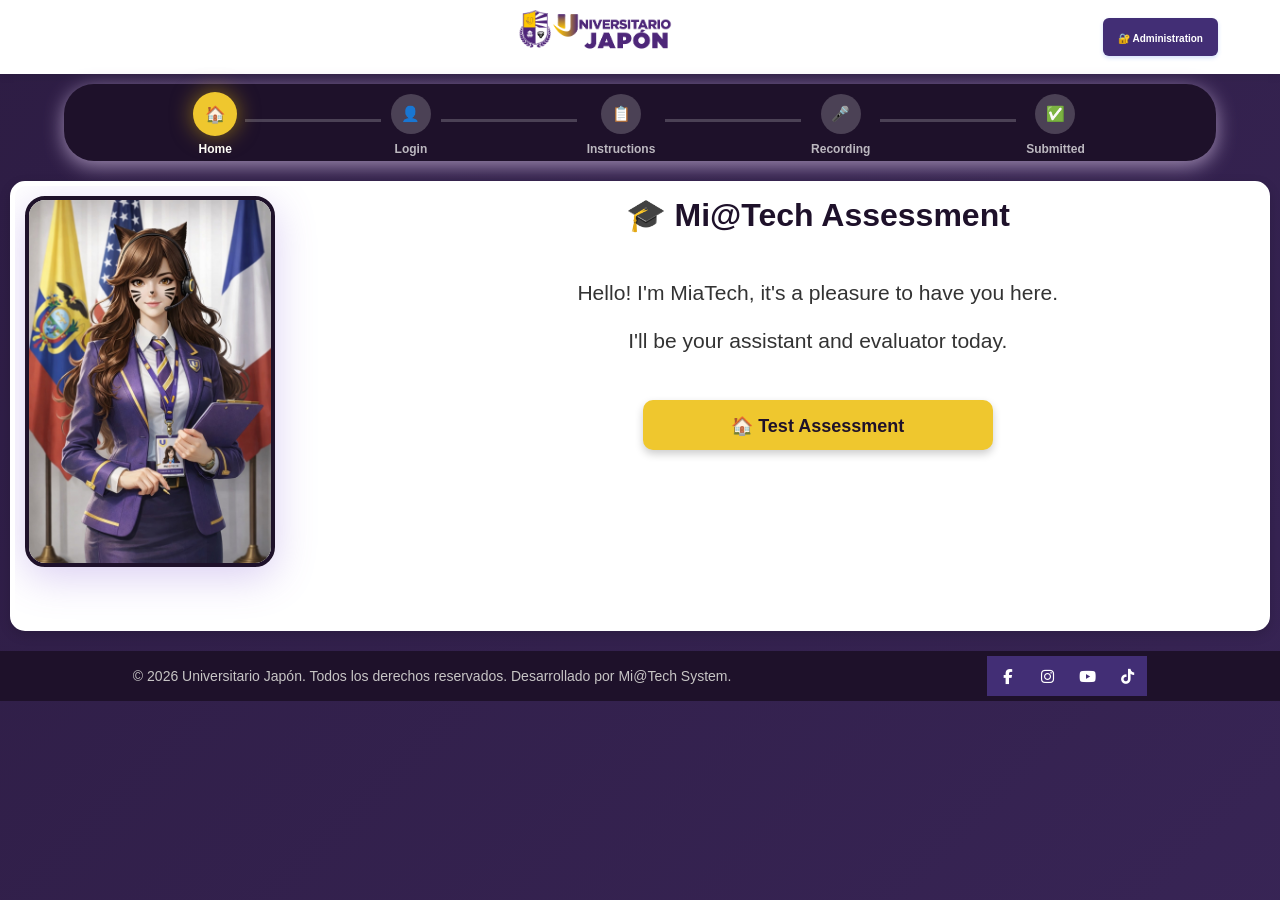
==== commit 097d5463: "modificacion css" ====
--- a/public_html/index.html
+++ b/public_html/index.html
@@ -86,7 +86,7 @@
 
         <!-- ÁREA DE TRABAJO -->
         <div class="work-area">
-                    <!-- AVATAR -->
+            <!-- AVATAR -->
             <div class="animation-container" id="animation-container">
                 <div class="avatar-container" id="avatar-container">
                     <div class="avatar-glow"></div>
@@ -105,261 +105,262 @@
 
             </div>
 
-            <!-- SECCIÓN 1: HOME -->
-            <section id="home-section" class="section active">
-                <div class="section-content">
-                    <h1 class="section-title">🎓 Mi@Tech Assessment</h1>
-                    <div class="welcome-message">
-                        <h3>Hello! I'm MiaTech, it's a pleasure to have you here.</h3>
-                        <h3>I'll be your assistant and evaluator today.</h3>
+            <div class="section-area" id="section-area">
+                <!-- SECCIÓN 1: HOME -->
+                <section id="home-section" class="section active">
+                    <div class="section-content">
+                        <h1 class="section-title">🎓 Mi@Tech Assessment</h1>
+                        <div class="welcome-message">
+                            <h3>Hello! I'm MiaTech, it's a pleasure to have you here.</h3>
+                            <h3>I'll be your assistant and evaluator today.</h3>
+                        </div>
+                    </div>
+                    <button id="btn-begin-assessment" class="btn-primary">
+                        🏠 Test Assessment
+                    </button>
+                </section>
+
+                <!-- SECCIÓN 2: LOGIN -->
+                <section id="student-info-section" class="section">
+                    <div class="section-content">
+                        <h2 style="color:var(--color-institucional-morado);margin-bottom:30px;text-align:center;">
+                            👤 Student Login
+                        </h2>
+                        <p style="text-align:center;color:#666;margin-bottom:20px;">
+                            Log in with your institutional email to start the assessment.
+
+                        </p>
+                        <!-- El contenido del form lo reescribe recorder.js en initLogin() -->
+                        <form id="student-form" style="max-width:500px;margin:0 auto;"></form>
+                    </div>
+                </section>
+
+
+                <!-- SECCIÓN 3: INSTRUCTIONS -->
+                <section id="instructions-section" class="section">
+                    <div class="section-content">
+                        <h2 style="color:var(--color-institucional-morado);margin-bottom:20px;text-align:center;">
+                            📋 Assessment Instructions
+                        </h2>
+
+                        <div style="max-width:680px;margin:0 auto;line-height:1.8;color:#333;font-size:15px;">
+
+                            <p style="margin-bottom:18px;">
+                                Hello <strong id="student-name-display">.</strong>!<br>
+                                My name is <strong>Mi@Tech.</strong><br>
+                                Welcome to the <strong>Mi@Tech English Oral Assessment.</strong>.<br>
+                                I will be your assistant and evaluator during this English oral assessment.<br>                         
+                                Please read the following instructions carefully before starting your evaluation.
+                            </p>
+
+                            <h3 style="color:var(--color-institucional-morado);margin:20px 0 10px;">Important Notes</h3>
+                            <ul style="padding-left:20px;margin-bottom:18px;">
+                                <li>Make sure your microphone and camera are <strong>enabled</strong> before starting.</li>
+                                <li>You will be shown a <strong>random image</strong>. Your task is to describe it.</li>
+                                <li>First of all, provide a <strong>short personal introduction</strong> (name, age, major, etc.).</li>
+                                <li>You are allowed <strong>only one re-recording attempt</strong>. Use it wisely.</li>
+                                <li>A <strong>live transcription</strong> will appear on screen as a visual aid — it is <em>not graded</em>.</li>
+                                <li>Speak <strong>clearly and at a natural pace</strong>.</li>
+                            </ul>
+
+                            <h3 style="color:var(--color-institucional-morado);margin:20px 0 10px;">Platform Controls</h3>
+
+                            <div id="platform-controls" class="platform-controls">
+                                <!-- Placeholder: camera preview -->
+                                <div>
+                                    <div id="instructions-img-camera" style="width:80px;height:80px;margin:0 auto 10px;background:#e0dff5;border-radius:50%;display:flex;align-items:center;justify-content:center;font-size:36px;">📹</div>
+                                    <strong>Camera Preview</strong>
+                                    <p style="font-size:13px;color:#666;margin-top:6px;">Your camera will be active during recording for evaluation evidence.</p>
+                                </div>
+                                <!-- Placeholder: microphone button -->
+                                <div>
+                                    <div id="instructions-img-mic" style="width:80px;height:80px;margin:0 auto 10px;background:#e0dff5;border-radius:50%;display:flex;align-items:center;justify-content:center;font-size:36px;">🎤</div>
+                                    <strong>Microphone Button</strong>
+                                    <p style="font-size:13px;color:#666;margin-top:6px;">Press once to <em>start</em> recording, press again to <em>stop</em>.</p>
+                                </div>
+                                <!-- Placeholder: submit button -->
+                                <div>
+                                    <div id="instructions-img-submit" style="width:80px;height:80px;margin:0 auto 10px;background:#e0dff5;border-radius:50%;display:flex;align-items:center;justify-content:center;font-size:36px;">📤</div>
+                                    <strong>Submit Response</strong>
+                                    <p style="font-size:13px;color:#666;margin-top:6px;">After stopping the recording, click this button to send your response.</p>
+                                </div>
+                            </div>
+
+
+                        </div>
+
+                        <div style="text-align:center;margin-top:30px;">
+                            <button id="btn-start-assessment" class="btn-primary" style="font-size:16px;padding:14px 40px;">
+                                ▶️ Start Assessment
+                            </button>
+                        </div>
+                    </div>
+                </section>
+
+                <!-- MODAL DE RE-GRABACIÓN -->
+                <div class="modal-overlay" id="modal-rerecord">
+                    <div class="modal-content" style="max-width:520px;">
+                        <div class="modal-title" style="color:#e67e22;">⚠️ Re-recording Warning</div>
+                        <div class="modal-text" style="text-align:left;line-height:1.7;font-size:14px;">
+                            <p>By restarting the recording, a new evaluation will be initiated. Please be aware of the following:</p>
+                            <ul style="padding-left:20px;margin:12px 0;">
+                                <li>Your <strong>current recording will be permanently discarded</strong>.</li>
+                                <li>A <strong>different image</strong> will be randomly assigned for the new attempt.</li>
+                                <li>This is your <strong>only opportunity</strong> to re-record. No further attempts will be allowed.</li>
+                            </ul>
+                            <p style="color:#c0392b;font-weight:bold;margin-top:12px;">
+                                ⚠️ Note: This action cannot be undone.
+                            </p>
+                        </div>
+                        <div class="modal-buttons">
+                            <button class="modal-btn modal-btn-secondary" onclick="cancelRerecord()">
+                                Cancel
+                            </button>
+                            <button class="modal-btn modal-btn-primary" onclick="confirmRerecord()"
+                                    style="background:#e67e22;color:white;">
+                                Restart
+                            </button>
+                        </div>
                     </div>
                 </div>
-                <button id="btn-begin-assessment" class="btn-primary">
-                    🏠 Test Assessment
-                </button>
-            </section>
-
-            <!-- SECCIÓN 2: LOGIN -->
-            <section id="student-info-section" class="section">
-                <div class="section-content">
-                    <h2 style="color:var(--color-institucional-morado);margin-bottom:30px;text-align:center;">
-                        👤 Student Login
-                    </h2>
-                    <p style="text-align:center;color:#666;margin-bottom:40px;">
-                        Log in with your institutional email to start the assessment.
-
-                    </p>
-                    <!-- El contenido del form lo reescribe recorder.js en initLogin() -->
-                    <form id="student-form" style="max-width:500px;margin:0 auto;"></form>
-                </div>
-            </section>
-
-
-            <!-- SECCIÓN 3: INSTRUCTIONS -->
-            <section id="instructions-section" class="section">
-                <div class="section-content">
-                    <h2 style="color:var(--color-institucional-morado);margin-bottom:20px;text-align:center;">
-                        📋 Assessment Instructions
-                    </h2>
-
-                    <div style="max-width:680px;margin:0 auto;line-height:1.8;color:#333;font-size:15px;">
-
-                        <p style="margin-bottom:18px;">
-                            Hello <strong id="student-name-display">.</strong>!<br>
-                            My name is <strong>Mi@Tech.</strong><br>
-                            Welcome to the <strong>Mi@Tech English Oral Assessment.</strong>.<br>
-                            I will be your assistant and evaluator during this English oral assessment.<br>                         
-                            Please read the following instructions carefully before starting your evaluation.
-                        </p>
-
-                        <h3 style="color:var(--color-institucional-morado);margin:20px 0 10px;">Important Notes</h3>
-                        <ul style="padding-left:20px;margin-bottom:18px;">
-                            <li>Make sure your microphone and camera are <strong>enabled</strong> before starting.</li>
-                            <li>You will be shown a <strong>random image</strong>. Your task is to describe it.</li>
-                            <li>First of all, provide a <strong>short personal introduction</strong> (name, age, major, etc.).</li>
-                            <li>You are allowed <strong>only one re-recording attempt</strong>. Use it wisely.</li>
-                            <li>A <strong>live transcription</strong> will appear on screen as a visual aid — it is <em>not graded</em>.</li>
-                            <li>Speak <strong>clearly and at a natural pace</strong>.</li>
-                        </ul>
-
-                        <h3 style="color:var(--color-institucional-morado);margin:20px 0 10px;">Platform Controls</h3>
-
-                        <div id="platform-controls" class="platform-controls">
-                            <!-- Placeholder: camera preview -->
-                            <div>
-                                <div id="instructions-img-camera" style="width:80px;height:80px;margin:0 auto 10px;background:#e0dff5;border-radius:50%;display:flex;align-items:center;justify-content:center;font-size:36px;">📹</div>
-                                <strong>Camera Preview</strong>
-                                <p style="font-size:13px;color:#666;margin-top:6px;">Your camera will be active during recording for evaluation evidence.</p>
-                            </div>
-                            <!-- Placeholder: microphone button -->
-                            <div>
-                                <div id="instructions-img-mic" style="width:80px;height:80px;margin:0 auto 10px;background:#e0dff5;border-radius:50%;display:flex;align-items:center;justify-content:center;font-size:36px;">🎤</div>
-                                <strong>Microphone Button</strong>
-                                <p style="font-size:13px;color:#666;margin-top:6px;">Press once to <em>start</em> recording, press again to <em>stop</em>.</p>
-                            </div>
-                            <!-- Placeholder: submit button -->
-                            <div>
-                                <div id="instructions-img-submit" style="width:80px;height:80px;margin:0 auto 10px;background:#e0dff5;border-radius:50%;display:flex;align-items:center;justify-content:center;font-size:36px;">📤</div>
-                                <strong>Submit Response</strong>
-                                <p style="font-size:13px;color:#666;margin-top:6px;">After stopping the recording, click this button to send your response.</p>
-                            </div>
-                        </div>
-
-
-                    </div>
-
-                    <div style="text-align:center;margin-top:30px;">
-                        <button id="btn-start-assessment" class="btn-primary" style="font-size:16px;padding:14px 40px;">
-                            ▶️ Start Assessment
+
+                <!-- SECCIÓN 4: RECORDING -->
+                <section id="recording-section" class="section">
+                    <div class="section-content">
+
+
+
+                        <!-- Contenido derecho  -->
+                        <div style="grid-column: 2;">
+                            <h2 class="section-title">🎤 Recording</h2>
+
+                            <!-- Task box -->
+                            <div class="recording-task">
+                                <div class="task-header">📝 Your Task</div>
+                                <div class="task-content">                                                            
+                                    <h3 style="color:var(--color-institucional-morado);margin:20px 0 10px;">How the Assessment Works</h3>
+                                    <ol style="padding-left:20px;margin-bottom:18px;">
+                                        <li>You will be shown a <strong>random image</strong>.
+                                        <li>First of all, provide a <strong>short personal introduction</strong> (name, age, major, etc.).</li>
+                                        <li>Your task is to describe the picture.</li>
+                                        <li>Press the microphone button to start and finish your recording.</li>
+                                        <li>Your recording must be between <strong>1 and 5 minutes</strong> long.</li>
+                                        <li>Once you finish recording, click <strong>"Submit Response"</strong> to send your evaluation.</li>
+                                        <li>Press <strong>"Record Again"</strong> if you want to re-record your response.</li>
+                                        <li>You are allowed <strong>only one re-recording attempt.</strong>.</li>
+                                        <li>You can send your record <strong>only once</strong>, so make sure to speak clearly and confidently.</li>
+                                    </ol>
+                                </div>
+                            </div>
+
+                            <!-- Imagen seleccionada -->
+                            <div class="selected-image-container">
+                                <img id="selected-level-image" > 
+                            </div>
+
+                            <!-- Recording Info  -->
+                            <div class="recording-info">
+
+                                <div class="time-record" id="time-record">
+                                    <div class="timer-current" id="timer-current">00:00</div>
+                                    <div class="timer-display" id="timer-display">
+                                        <div class="timer-required" id="timer-required">Required: 1–5 min</div>
+                                    </div>
+                                    <!-- Botón de micrófono -->
+                                    <div class="recording-controls" id="recording-controls">
+                                        <button class="mic-button" id="mic-button" onclick="toggleRecording()" disabled>
+                                            <div id="mic-icon">
+                                                <svg width="35" height="35" viewBox="0 0 24 24" fill="none" stroke="white" stroke-width="2">
+                                                    <path d="M12 1a3 3 0 0 0-3 3v8a3 3 0 0 0 6 0V4a3 3 0 0 0-3-3z"/>
+                                                    <path d="M19 10v2a7 7 0 0 1-14 0v-2"/>
+                                                    <line x1="12" y1="19" x2="12" y2="23"/>
+                                                    <line x1="8" y1="23" x2="16" y2="23"/>
+                                                </svg>
+                                            </div>
+                                        </button>
+                                    </div>  
+                                    <p>Press the buttom </p>                              
+                                </div>
+                            </div>
+
+
+                            <!-- Transcripción en vivo -->
+                            <div class="transcription-container" id="transcription-container">
+                                <h3>📝 Live Transcription <span style="font-size:11px;font-weight:400;color:#888;">(visual aid only — not graded)</span></h3>
+                                <div class="transcription-text transcription-empty" id="transcription-text">
+                                    Start speaking to see your transcription here...
+                                </div>
+                            </div>
+
+                            <!-- Botones -->
+                            <div class="recording-buttons">
+                                <button class="action-button btn-start-over" id="btn-start-over"
+                                        onclick="startOverRecording()" style="display:none;">
+                                    🔄 Record Again
+                                </button>
+                                <button class="action-button btn-submit" id="btn-submit"
+                                        onclick="enviarRespuesta()" disabled>
+                                    📤 Submit Response
+                                </button>
+                                <button class="action-button btn-retry" id="btn-retry"
+                                        style="display:none;">
+                                    🔄 Retry
+                                </button>
+                            </div>
+                        </div>
+                    </div>
+                </section>
+
+                <!-- SECCIÓN 4: RESULTS (Confirmación de envío) -->
+                <section id="results-section" class="section">
+                    <div class="section-content">
+                        <h2 class="section-title">✅ Assessment Submitted</h2>
+
+                        <div class="results-detailed" id="results-detailed">
+                            <div style="text-align:center;padding:40px 20px;">
+                                <p style="font-size:18px;color:#27ae60;margin-bottom:20px;line-height:1.8;">
+                                    ✓ Your recording has been submitted successfully.<br/>
+                                    <br/>
+                                    Your assessment will be evaluated by your instructor.<br/>
+                                    You will receive your results through your course portal.
+                                </p>
+                            </div>
+                        </div>
+                    </div>
+
+                    <div class="results-buttons" style="display:flex;gap:12px;justify-content:center;flex-wrap:wrap;">
+                        <button class="btn-primary" id="btn-download-pdf" onclick="descargarPdfAlumno()" style="display:none;">
+                            📄 Download Feedback (PDF)
                         </button>
-                    </div>
-                </div>
-            </section>
-
-            <!-- MODAL DE RE-GRABACIÓN -->
-            <div class="modal-overlay" id="modal-rerecord">
-                <div class="modal-content" style="max-width:520px;">
-                    <div class="modal-title" style="color:#e67e22;">⚠️ Re-recording Warning</div>
-                    <div class="modal-text" style="text-align:left;line-height:1.7;font-size:14px;">
-                        <p>By restarting the recording, a new evaluation will be initiated. Please be aware of the following:</p>
-                        <ul style="padding-left:20px;margin:12px 0;">
-                            <li>Your <strong>current recording will be permanently discarded</strong>.</li>
-                            <li>A <strong>different image</strong> will be randomly assigned for the new attempt.</li>
-                            <li>This is your <strong>only opportunity</strong> to re-record. No further attempts will be allowed.</li>
-                        </ul>
-                        <p style="color:#c0392b;font-weight:bold;margin-top:12px;">
-                            ⚠️ Note: This action cannot be undone.
-                        </p>
-                    </div>
-                    <div class="modal-buttons">
-                        <button class="modal-btn modal-btn-secondary" onclick="cancelRerecord()">
-                            Cancel
+                        <button class="btn-primary" onclick="location.reload()">
+                            🏠 Back to Home
                         </button>
-                        <button class="modal-btn modal-btn-primary" onclick="confirmRerecord()"
-                                style="background:#e67e22;color:white;">
-                            Restart
-                        </button>
-                    </div>
-                </div>
-            </div>
-
-            <!-- SECCIÓN 4: RECORDING -->
-            <section id="recording-section" class="section">
-                <div class="section-content">
-
-
-
-                    <!-- Contenido derecho  -->
-                    <div style="grid-column: 2;">
-                        <h2 class="section-title">🎤 Recording</h2>
-
-                        <!-- Task box -->
-                        <div class="recording-task">
-                            <div class="task-header">📝 Your Task</div>
-                            <div class="task-content">                                                            
-                                <h3 style="color:var(--color-institucional-morado);margin:20px 0 10px;">How the Assessment Works</h3>
-                                <ol style="padding-left:20px;margin-bottom:18px;">
-                                    <li>You will be shown a <strong>random image</strong>.
-                                    <li>First of all, provide a <strong>short personal introduction</strong> (name, age, major, etc.).</li>
-                                    <li>Your task is to describe the picture.</li>
-                                    <li>Press the microphone button to start and finish your recording.</li>
-                                    <li>Your recording must be between <strong>1 and 5 minutes</strong> long.</li>
-                                    <li>Once you finish recording, click <strong>"Submit Response"</strong> to send your evaluation.</li>
-                                    <li>Press <strong>"Record Again"</strong> if you want to re-record your response.</li>
-                                    <li>You are allowed <strong>only one re-recording attempt.</strong>.</li>
-                                    <li>You can send your record <strong>only once</strong>, so make sure to speak clearly and confidently.</li>
-                                </ol>
-                            </div>
-                        </div>
-
-                        <!-- Imagen seleccionada -->
-                        <div class="selected-image-container">
-                            <img id="selected-level-image" > 
-                        </div>
-
-                        <!-- Recording Info  -->
-                        <div class="recording-info">
-
-                            <div class="time-record" id="time-record">
-                                <div class="timer-current" id="timer-current">00:00</div>
-                                <div class="timer-display" id="timer-display">
-                                    <div class="timer-required" id="timer-required">Required: 1–5 min</div>
-                                </div>
-                                <!-- Botón de micrófono -->
-                                <div class="recording-controls" id="recording-controls">
-                                    <button class="mic-button" id="mic-button" onclick="toggleRecording()" disabled>
-                                        <div id="mic-icon">
-                                            <svg width="35" height="35" viewBox="0 0 24 24" fill="none" stroke="white" stroke-width="2">
-                                                <path d="M12 1a3 3 0 0 0-3 3v8a3 3 0 0 0 6 0V4a3 3 0 0 0-3-3z"/>
-                                                <path d="M19 10v2a7 7 0 0 1-14 0v-2"/>
-                                                <line x1="12" y1="19" x2="12" y2="23"/>
-                                                <line x1="8" y1="23" x2="16" y2="23"/>
-                                            </svg>
-                                        </div>
-                                    </button>
-                                </div>  
-                                <p>Press the buttom </p>                              
-                            </div>
-                        </div>
-
-
-                        <!-- Transcripción en vivo -->
-                        <div class="transcription-container" id="transcription-container">
-                            <h3>📝 Live Transcription <span style="font-size:11px;font-weight:400;color:#888;">(visual aid only — not graded)</span></h3>
-                            <div class="transcription-text transcription-empty" id="transcription-text">
-                                Start speaking to see your transcription here...
-                            </div>
-                        </div>
-
-                        <!-- Botones -->
-                        <div class="recording-buttons">
-                            <button class="action-button btn-start-over" id="btn-start-over"
-                                    onclick="startOverRecording()" style="display:none;">
-                                🔄 Record Again
-                            </button>
-                            <button class="action-button btn-submit" id="btn-submit"
-                                    onclick="enviarRespuesta()" disabled>
-                                📤 Submit Response
-                            </button>
-                            <button class="action-button btn-retry" id="btn-retry"
-                                    style="display:none;">
-                                🔄 Retry
-                            </button>
-                        </div>
-                    </div>
-                </div>
-            </section>
-
-            <!-- SECCIÓN 4: RESULTS (Confirmación de envío) -->
-            <section id="results-section" class="section">
-                <div class="section-content">
-                    <h2 class="section-title">✅ Assessment Submitted</h2>
-
-                    <div class="results-detailed" id="results-detailed">
-                        <div style="text-align:center;padding:40px 20px;">
-                            <p style="font-size:18px;color:#27ae60;margin-bottom:20px;line-height:1.8;">
-                                ✓ Your recording has been submitted successfully.<br/>
-                                <br/>
-                                Your assessment will be evaluated by your instructor.<br/>
-                                You will receive your results through your course portal.
-                            </p>
-                        </div>
-                    </div>
-                </div>
-
-                <div class="results-buttons" style="display:flex;gap:12px;justify-content:center;flex-wrap:wrap;">
-                    <button class="btn-primary" id="btn-download-pdf" onclick="descargarPdfAlumno()" style="display:none;">
-                        📄 Download Feedback (PDF)
-                    </button>
-                    <button class="btn-primary" onclick="location.reload()">
-                        🏠 Back to Home
-                    </button>
-                </div>
-            </section>
-
+                    </div>
+                </section>
+            </div>
         </div><!-- /work-area -->
     </main>
     <footer class="footer-home">
-        <div class="redes-sociales">
-            <a href="https://www.facebook.com/itsjapon" target="_blank" aria-label="Facebook" title="Facebook">
-                <i class="fa-brands fa-facebook-f social-icon" aria-hidden="true"></i>
-            </a>
-            <a href="https://www.instagram.com/itsjapon/" target="_blank" aria-label="Instagram" title="Instagram">
-                <i class="fa-brands fa-instagram social-icon" aria-hidden="true"></i>
-            </a>
-            <a href="https://www.youtube.com/@itsjapon" target="_blank" aria-label="YouTube" title="YouTube">
-                <i class="fa-brands fa-youtube social-icon" aria-hidden="true"></i>
-            </a>
-            <a href="https://www.tiktok.com/@itjapon" target="_blank" aria-label="TikTok" title="TikTok">
-                <i class="fa-brands fa-tiktok social-icon" aria-hidden="true"></i>
-            </a>
-        </div>
         <div class="footer-page">
             <p class="text">
                 © 2026 Universitario Japón. Todos los derechos reservados. Desarrollado por Mi@Tech System.
             </p> 
-
-        </div>    
+        </div>   
+        
+                <div class="redes-sociales">
+            <a href="https://www.facebook.com/itsjapon" target="_blank" aria-label="Facebook" title="Facebook">
+                <i class="fa-brands fa-facebook-f social-icon" aria-hidden="true"></i>
+            </a>
+            <a href="https://www.instagram.com/itsjapon/" target="_blank" aria-label="Instagram" title="Instagram">
+                <i class="fa-brands fa-instagram social-icon" aria-hidden="true"></i>
+            </a>
+            <a href="https://www.youtube.com/@itsjapon" target="_blank" aria-label="YouTube" title="YouTube">
+                <i class="fa-brands fa-youtube social-icon" aria-hidden="true"></i>
+            </a>
+            <a href="https://www.tiktok.com/@itjapon" target="_blank" aria-label="TikTok" title="TikTok">
+                <i class="fa-brands fa-tiktok social-icon" aria-hidden="true"></i>
+            </a>
+        </div>
     </footer>
 
     <!-- JS — recorder.js primero, luego los scripts legacy si existen -->
--- a/public_html/styles.css
+++ b/public_html/styles.css
@@ -51,6 +51,15 @@
         overflow-x: hidden;
     }
 
+    .scroll-container {
+        overflow-y:auto;
+        scrollbar-gutter: stable;
+    }
+
+    .scroll-container{
+        scrollbar-gutter: stable both-edges;
+    }
+
 /* ============================================
    HEADER INSTITUCIONAL
    ============================================ */
@@ -58,13 +67,12 @@
     .main-header {
         background-color: #FFFFFF;
         display: grid;
-        grid-template-columns: 70% auto;
+        grid-template-columns: 25px 80% auto;
         justify-items: center;
         justify-content: center;
         align-items: center;
         padding: 5px 5px;
         box-shadow: 0 2px 8px rgba(0, 0, 0, 0.1);
-        position: absolute;
         z-index: 1;
         width: 100%;
     }
@@ -76,13 +84,10 @@
     }
 
     .main-header .author-mark {
-        position: absolute;
-        bottom: 5px;
-        left: 20px;
         font-size: 10px;
-        color: var(--color-institucional-morado);
+        color: white;
         font-weight: 600;
-        opacity: 0.7;
+        opacity: 1;
     }
 
 
@@ -93,15 +98,17 @@
 
     .progress-container {
         background-color: var(--color-institucional-morado);
-        position: absolute;
-        padding: 20px;
-        width: 100%;
-        padding-top: 100px;
+        padding: 10px 20px;
+        width: 90%;
+        margin: 0 auto;
+        border-radius: 30px;
+    	box-shadow: 0px 5px 20px 0px rgb(161 141 179);
+	    margin-top: 10px;
     }
 
     .progress-bar {
-        max-width: 800px;
-        margin: 0 auto 20px;
+        max-width: 80%;
+        margin: 0 auto 5px;
         display: flex;
         align-items: center;
         justify-content: space-between;
@@ -117,14 +124,14 @@
     }
 
     .step-circle {
-        width: 50px;
-        height: 50px;
+        width: 40px;
+        height: 40px;
         border-radius: 50%;
         background-color: rgba(255, 255, 255, 0.2);
         display: flex;
         align-items: center;
         justify-content: center;
-        font-size: 24px;
+        font-size: 15px;
         transition: var(--transition);
     }
 
@@ -151,21 +158,31 @@
         margin: 0 10px;
     }
 
+
 /* ============================================
    CONTENEDOR PRINCIPAL
    ============================================ */
 
     .main-container {
+        display: grid;
         gap: 30px;
-        padding: 40px 20px;
+        padding: 20px 10px;
         max-width: 1400px;
         margin: 0 auto;
         align-items: flex-start;
+        font-family: var(--font-family);
+        color: var(--color-texto);
     }
 
 /* ============================================
    AVATAR
    ============================================ */
+
+   /* Mantener avatar y preview fijos para evitar solapamientos al hacer scroll */
+    .animation-container {
+        padding: 0 10px;
+        z-index: 1;
+    }
 
     .avatar-container {
         flex: 0 0 250px;
@@ -173,7 +190,7 @@
     }
 
     .avatar-image {
-        width: 100%;
+        width: clamp(80px, 250px, 100%);
         height: auto;
         border-radius: 20px;
         border: 4px solid var(--color-institucional-morado);
@@ -211,9 +228,10 @@
         border: 5px solid var(--color-blanco);
         border-radius: 15px;
         box-shadow: var(--box-shadow);
-        padding: 20px;
-        position: relative;
-        margin-top:220px;
+        padding: 10px 0px;
+        overflow:auto;
+        scrollbar-gutter: stable;
+        height: 450px;
     }
 
 /* ============================================
@@ -223,7 +241,15 @@
     .footer-home {
         background-color: #1e112a;
         padding: 5px;
+        display: grid;
+        grid-auto-Flow: column;
+        position: static;
+        justify-content: space-around;
         
+    }
+
+    .footer-page{
+        align-content: center;
     }
 
     .footer-page p {
@@ -234,13 +260,9 @@
     }
 
     .footer-home .redes-sociales {
-        position: absolute;
-        bottom: 25%;
-        right: 1px;
-        display: flex;
-        flex-direction: column;
+        display: flex;
+        flex-direction: row;
         align-items: center;
-        gap: 10px;
         font-size: 20px;
     }
     
@@ -251,7 +273,6 @@
         justify-content: center;
         width: 40px;
         height: 40px;
-        border-radius: 50%;
         padding: 0;
         transition: transform 0.18s ease, box-shadow 0.18s ease;
         text-decoration: none;
@@ -264,12 +285,6 @@
         line-height: 1;
     }
 
-    /* Colors por plataforma 
-    .footer-home .redes-sociales a[href*="facebook"] { background: #1877F2; }
-    .footer-home .redes-sociales a[href*="instagram"] { background: #000000; }
-    .footer-home .redes-sociales a[href*="youtube"] { background: #FF0000; }
-    .footer-home .redes-sociales a[href*="tiktok"] { background: #010101; }
-*/
     .footer-home .redes-sociales a:hover {
         transform: translateY(-3px) scale(1.03);
         box-shadow: 0 6px 18px rgba(0,0,0,0.18);
@@ -279,6 +294,11 @@
 /* ============================================
    SECCIONES (Sistema de navegación)
    ============================================ */
+
+   .section-area{
+        background: white;
+        overflow: auto;
+   }
 
     .section {
         display: none;
@@ -289,7 +309,7 @@
     .section.active {
         display: flex;
         flex-direction: column;
-        justify-content: space-around;
+        align-items: flex-start;
         opacity: 1;
     }
 
@@ -314,7 +334,7 @@
     }
 
     .section .form-group {
-        margin-bottom: 25px;
+        margin-bottom: 20px;
     }
 
     .section .form-label {
@@ -435,8 +455,6 @@
 
     .btn-admin:active {
         transform: translateY(0);
-    }
-        transform: none;
     }
 
 /* ============================================
@@ -1124,14 +1142,14 @@
         }
         
         .avatar-container {
-            flex: 0 0 auto;
-            width: 150px;
+            /*flex: 0 0 auto;
+            width: 150px;*/
             margin: 0 auto 20px;
             position: static;
         }
         
         .work-area {
-            padding: 25px 15px;
+            padding: 10px 0px;
         }
         
         .progress-bar {
--- a/public_html/css/recorder.css
+++ b/public_html/css/recorder.css
@@ -4,18 +4,6 @@
    Complementa styles.css sin sobreescribirlo.
    ============================================ */
 
-   /* ============================================
-    Página principal
-   ============================================ */
-
-.main-container{
-    display: grid;
-    padding: 20px;
-    max-width: 90%;
-    margin: 0 auto;
-    font-family: var(--font-family);
-    color: var(--color-texto);
-}
 
 /* ============================================
    GRID DE IMÁGENES (selección de nivel)
@@ -218,23 +206,18 @@
    CONTENEDOR VIDEO E IMAGEN
    ============================================ */
 
-/* Mantener avatar y preview fijos para evitar solapamientos al hacer scroll */
-.animation-container {
-    padding: 10px;
-    z-index: 1;
-}
-
 
 /* El preview de cámara se mantiene debajo del avatar y también queda "pegado" en el flujo
    usando sticky. Ajustar top si cambia el tamaño del avatar. */
 .recording-visuals {
+    width: clamp(80px, 250px, 100%);
+    height: auto;
     display: flex;
     flex-wrap: wrap;
     gap: 20px;
     justify-content: center;
     align-items: flex-start;
     margin: 20px 0;
-    position: -webkit-sticky;
     position: sticky;
     top: 160px; /* sitúa el preview debajo del avatar */
     z-index: 999; /* menor que avatar para que no lo tape */
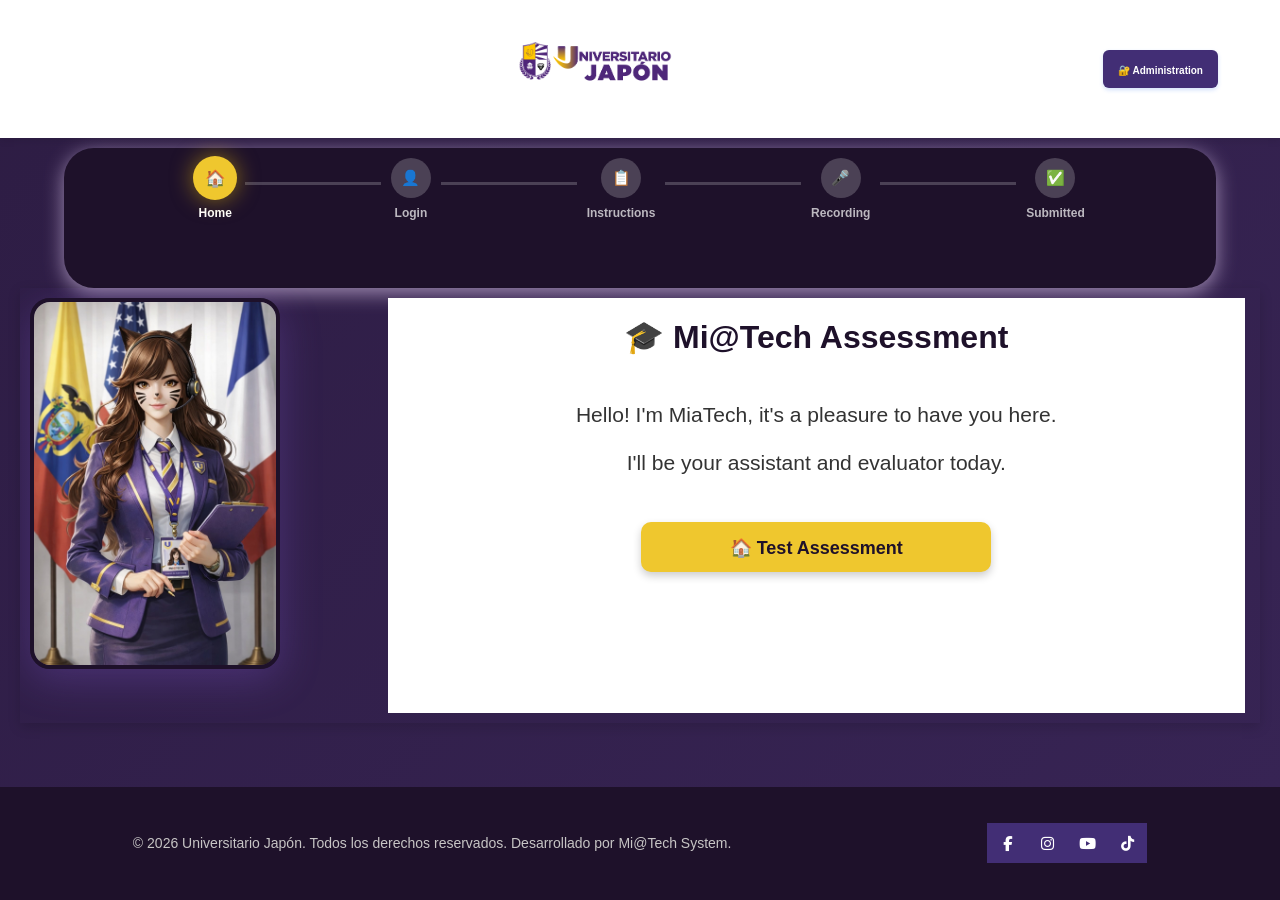
==== commit 0a9d606b: "actualización de bd" ====
--- a/public_html/index.html
+++ b/public_html/index.html
@@ -168,19 +168,19 @@
                             <div id="platform-controls" class="platform-controls">
                                 <!-- Placeholder: camera preview -->
                                 <div>
-                                    <div id="instructions-img-camera" style="width:80px;height:80px;margin:0 auto 10px;background:#e0dff5;border-radius:50%;display:flex;align-items:center;justify-content:center;font-size:36px;">📹</div>
+                                    <div id="instructions-img-camera" style="border-radius:50%;display:flex;align-items:center;justify-content:center;font-size:36px;">📹</div>
                                     <strong>Camera Preview</strong>
                                     <p style="font-size:13px;color:#666;margin-top:6px;">Your camera will be active during recording for evaluation evidence.</p>
                                 </div>
                                 <!-- Placeholder: microphone button -->
                                 <div>
-                                    <div id="instructions-img-mic" style="width:80px;height:80px;margin:0 auto 10px;background:#e0dff5;border-radius:50%;display:flex;align-items:center;justify-content:center;font-size:36px;">🎤</div>
+                                    <div id="instructions-img-mic" style="border-radius:50%;display:flex;align-items:center;justify-content:center;font-size:36px;">🎤</div>
                                     <strong>Microphone Button</strong>
                                     <p style="font-size:13px;color:#666;margin-top:6px;">Press once to <em>start</em> recording, press again to <em>stop</em>.</p>
                                 </div>
                                 <!-- Placeholder: submit button -->
                                 <div>
-                                    <div id="instructions-img-submit" style="width:80px;height:80px;margin:0 auto 10px;background:#e0dff5;border-radius:50%;display:flex;align-items:center;justify-content:center;font-size:36px;">📤</div>
+                                    <div id="instructions-img-submit" style="border-radius:50%;display:flex;align-items:center;justify-content:center;font-size:36px;">📤</div>
                                     <strong>Submit Response</strong>
                                     <p style="font-size:13px;color:#666;margin-top:6px;">After stopping the recording, click this button to send your response.</p>
                                 </div>
@@ -225,10 +225,8 @@
                 </div>
 
                 <!-- SECCIÓN 4: RECORDING -->
-                <section id="recording-section" class="section">
-                    <div class="section-content">
-
-
+                <section id="recording-section" class="section" style="height: 550px;">
+                    <div class="section-content">
 
                         <!-- Contenido derecho  -->
                         <div style="grid-column: 2;">
--- a/public_html/styles.css
+++ b/public_html/styles.css
@@ -9,6 +9,7 @@
             background: linear-gradient(135deg, rgba(132, 94, 213, 0.15) 0%, rgba(132, 94, 213, 0.25) 100%);
             min-height: 100vh;
             overflow-y: auto;
+            display: grid;
         }
 
 
@@ -166,7 +167,7 @@
     .main-container {
         display: grid;
         gap: 30px;
-        padding: 20px 10px;
+        padding: 00px 20px;
         max-width: 1400px;
         margin: 0 auto;
         align-items: flex-start;
@@ -180,8 +181,18 @@
 
    /* Mantener avatar y preview fijos para evitar solapamientos al hacer scroll */
     .animation-container {
+        background-color: transparent;
         padding: 0 10px;
         z-index: 1;
+    }
+
+    /* Ocultar avatar durante grabación */
+     .avatar-container.recording {
+        display: none;
+    }
+
+     .progress-container .home-section{
+        display: none;
     }
 
     .avatar-container {
@@ -224,14 +235,14 @@
     .work-area {
         display: grid;
         grid-template-columns: 30% auto;
-        background-color: var(--color-blanco);
+        /*background-color: var(--color-blanco);
         border: 5px solid var(--color-blanco);
-        border-radius: 15px;
+        border-radius: 15px;*/
         box-shadow: var(--box-shadow);
         padding: 10px 0px;
         overflow:auto;
         scrollbar-gutter: stable;
-        height: 450px;
+        /*height: 450px;*/
     }
 
 /* ============================================
@@ -243,7 +254,9 @@
         padding: 5px;
         display: grid;
         grid-auto-Flow: column;
-        position: static;
+        /*position: fixed;
+        bottom: 0;
+        width: 100%;*/
         justify-content: space-around;
         
     }
@@ -297,6 +310,7 @@
 
    .section-area{
         background: white;
+        padding: 20px 0px;
         overflow: auto;
    }
 
@@ -388,7 +402,10 @@
 
     .platform-controls div {
         flex: 1;
-        min-width: 200px;
+        width: clam(100px; 150px, 200px);
+        height: auto;
+        margin: 0 auto 10px;
+        background:#e0dff5;
         border: 1px solid #ddd;
         border-radius: 10px;
         padding: 16px;
@@ -1142,8 +1159,6 @@
         }
         
         .avatar-container {
-            /*flex: 0 0 auto;
-            width: 150px;*/
             margin: 0 auto 20px;
             position: static;
         }
--- a/public_html/css/recorder.css
+++ b/public_html/css/recorder.css
@@ -219,8 +219,8 @@
     align-items: flex-start;
     margin: 20px 0;
     position: sticky;
-    top: 160px; /* sitúa el preview debajo del avatar */
-    z-index: 999; /* menor que avatar para que no lo tape */
+    top: 160px; 
+    z-index: 999;
 }
 
 .selected-image-container {
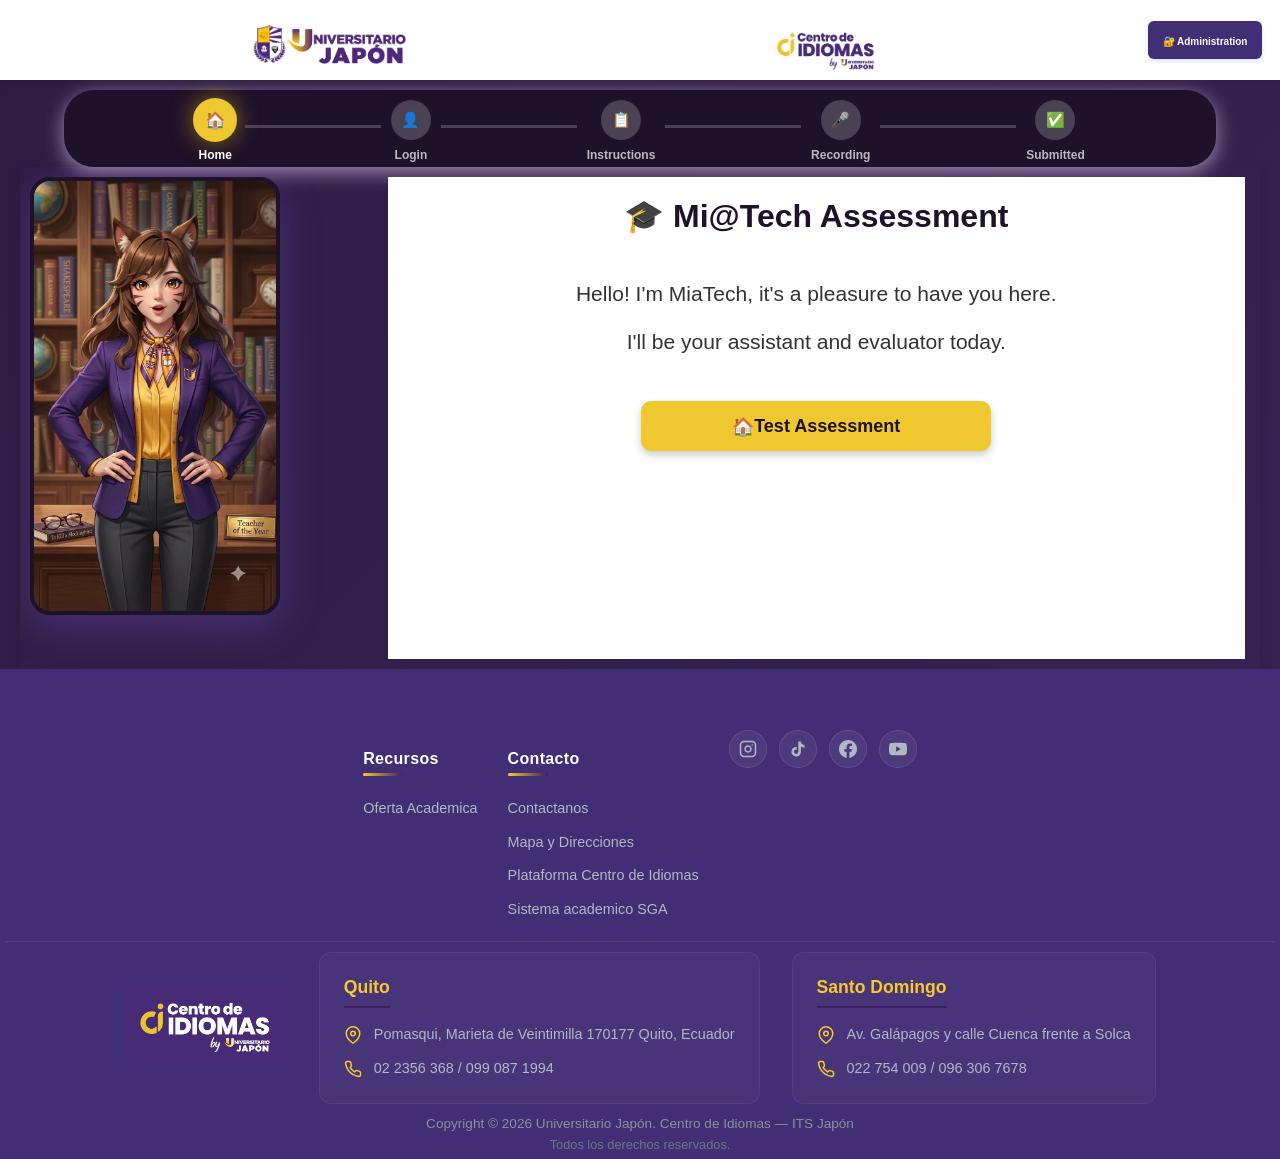
==== commit 9a23a23a: "correos recuperacion y calificaciones" ====
--- a/public_html/index.html
+++ b/public_html/index.html
@@ -15,9 +15,13 @@
 
     <!-- 1. HEADER -->
     <header class="main-header">
+        
         <span class="author-mark">CAVP</span>
-        <a href="https://itsjapon.edu.ec" target="_blank">
+        <a href="https://itsjapon.edu.ec" target="_blank" style="height: 40px;">
             <img src="img/japon-logo-horizontal.png" alt="Instituto Tecnológico Superior Japón" class="logo">
+        </a>
+        <a href="https://ci.itsjapon.edu.ec/" target="_blank" style="height: 40px;">
+            <img src="img/Logo CI-png.png" alt="Instituto Tecnológico Superior Japón" class="logo">
         </a>
                 <!-- Admin Login Button -->
         <div class="btn-admin" id="btn-admin">
@@ -90,7 +94,7 @@
             <div class="animation-container" id="animation-container">
                 <div class="avatar-container" id="avatar-container">
                     <div class="avatar-glow"></div>
-                    <img src="img/miaTech_of.png"
+                    <img src="img/MiaTech ingles.png"
                         id="miatech-gif"
                         data-static="img/miaTech_of.png"
                         data-animated="img/MiaTechv.gif"
@@ -115,8 +119,8 @@
                             <h3>I'll be your assistant and evaluator today.</h3>
                         </div>
                     </div>
-                    <button id="btn-begin-assessment" class="btn-primary">
-                        🏠 Test Assessment
+                    <button id="btn-begin-assessment" class="btn-primary" style="display: flex;justify-content: center;">
+                        🏠 <p>Test Assessment</p>
                     </button>
                 </section>
 
@@ -339,25 +343,79 @@
         </div><!-- /work-area -->
     </main>
     <footer class="footer-home">
-        <div class="footer-page">
-            <p class="text">
-                © 2026 Universitario Japón. Todos los derechos reservados. Desarrollado por Mi@Tech System.
-            </p> 
-        </div>   
-        
-                <div class="redes-sociales">
-            <a href="https://www.facebook.com/itsjapon" target="_blank" aria-label="Facebook" title="Facebook">
-                <i class="fa-brands fa-facebook-f social-icon" aria-hidden="true"></i>
-            </a>
-            <a href="https://www.instagram.com/itsjapon/" target="_blank" aria-label="Instagram" title="Instagram">
-                <i class="fa-brands fa-instagram social-icon" aria-hidden="true"></i>
-            </a>
-            <a href="https://www.youtube.com/@itsjapon" target="_blank" aria-label="YouTube" title="YouTube">
-                <i class="fa-brands fa-youtube social-icon" aria-hidden="true"></i>
-            </a>
-            <a href="https://www.tiktok.com/@itjapon" target="_blank" aria-label="TikTok" title="TikTok">
-                <i class="fa-brands fa-tiktok social-icon" aria-hidden="true"></i>
-            </a>
+        <!-- Sección Superior: Logo + Contacto -->
+        <div class="footer-top">           
+            <div class="link-column">
+                <h4 class="column-title">Recursos</h4>
+                <ul class="column-links">
+                    <li><a href="https://itsjapon.edu.ec/" class="footer-link">Oferta Academica</a></li>
+                </ul>
+            </div>                    
+            <div class="link-column">
+                <h4 class="column-title">Contacto</h4>
+                <ul class="column-links">
+                    <li><a href="https://itsjapon.edu.ec/plataforma-de-aprendizaje-online/soporte-tecnico-istj/" class="footer-link">Contactanos</a></li>
+                    <li><a href="https://www.google.com/maps/dir//Instituto+Superior+Universitario+Jap%C3%B3n,+Marietta+de+Veintemilla,+170120+Quito/@-0.1376256,-78.4638268,15z/data=!4m8!4m7!1m0!1m5!1m1!1s0x91d588ec39c7ecb1:0x61e9e7213e98f75e!2m2!1d-78.4479022!2d-0.0484201?entry=ttu&g_ep=EgoyMDI2MDcxOS4wIKXMDSoASAFQAw%3D%3D" class="footer-link">Mapa y Direcciones</a></li>
+                    <li><a href="https://ci.itsjapon.edu.ec/" class="footer-link">Plataforma Centro de Idiomas</a></li>
+                    <li><a href="http://sga2.itsjapon.edu.ec/" class="footer-link">Sistema academico SGA</a></li>
+                </ul>
+            </div>
+            <div class="social-links">
+                <a href="https://www.instagram.com/itsjapon/" class="social-link" aria-label="Instagram">
+                    <svg viewBox="0 0 24 24" fill="none" stroke="currentColor" stroke-width="2" stroke-linecap="round" stroke-linejoin="round"><rect x="2" y="2" width="20" height="20" rx="5" ry="5"></rect><path d="M16 11.37A4 4 0 1 1 12.63 8 4 4 0 0 1 16 11.37z"></path><line x1="17.5" y1="6.5" x2="17.51" y2="6.5"></line></svg>
+                </a>
+                <a href="https://www.tiktok.com/@itjapon" class="social-link" aria-label="TikTok">
+                    <svg viewBox="0 0 24 24" fill="currentColor"><path d="M19.59 6.69a4.83 4.83 0 0 1-3.77-4.25V2h-3.45v13.67a2.89 2.89 0 0 1-5.2 1.74 2.89 2.89 0 0 1 2.31-4.64 2.93 2.93 0 0 1 .88.13V9.4a6.84 6.84 0 0 0-1-.05A6.33 6.33 0 0 0 5 20.1a6.34 6.34 0 0 0 10.86-4.43v-7a8.16 8.16 0 0 0 4.77 1.52v-3.4a4.85 4.85 0 0 1-1-.1z"/></svg>
+                </a>
+                <a href="https://www.facebook.com/itsjapon" class="social-link" aria-label="Facebook">
+                    <svg viewBox="0 0 24 24" fill="currentColor"><path d="M24 12.073c0-6.627-5.373-12-12-12s-12 5.373-12 12c0 5.99 4.388 10.954 10.125 11.854v-8.385H7.078v-3.47h3.047V9.43c0-3.007 1.792-4.669 4.533-4.669 1.312 0 2.686.235 2.686.235v2.953H15.83c-1.491 0-1.956.925-1.956 1.874v2.25h3.328l-.532 3.47h-2.796v8.385C19.612 23.027 24 18.062 24 12.073z"/></svg>
+                </a>
+                <a href="https://www.youtube.com/@itsjapon" class="social-link" aria-label="YouTube">
+                    <svg viewBox="0 0 24 24" fill="currentColor"><path d="M23.498 6.186a3.016 3.016 0 0 0-2.122-2.136C19.505 3.545 12 3.545 12 3.545s-7.505 0-9.377.505A3.017 3.017 0 0 0 .502 6.186C0 8.07 0 12 0 12s0 3.93.502 5.814a3.016 3.016 0 0 0 2.122 2.136c1.871.505 9.376.505 9.376.505s7.505 0 9.377-.505a3.015 3.015 0 0 0 2.122-2.136C24 15.93 24 12 24 12s0-3.93-.502-5.814zM9.545 15.568V8.432L15.818 12l-6.273 3.568z"/></svg>
+                </a>
+            </div>
+           
+        </div> 
+        <div class="footer-container bottom-grid" style="color: white;">
+            <div class="footer-logo-center">
+                <a href="https://ci.itsjapon.edu.ec/" class="logo-back-to-top" id="backToTop" title="Volver arriba">
+                    <img src="img/Logo CI.png" alt="Centro de Idiomas by Universitario Japón" style="height: 80px;">
+                </a>
+            </div>
+            <div class="footer-contact-wrapper">
+                <div class="contact-card">
+                    <h4 class="contact-city">Quito</h4>
+                    <ul class="contact-list">
+                        <li>
+                            <svg class="contact-icon" viewBox="0 0 24 24" fill="none" stroke="currentColor" stroke-width="2" stroke-linecap="round" stroke-linejoin="round"><path d="M21 10c0 7-9 13-9 13s-9-6-9-13a9 9 0 0 1 18 0z"></path><circle cx="12" cy="10" r="3"></circle></svg>
+                            <span>Pomasqui, Marieta de Veintimilla 170177 Quito, Ecuador</span>
+                        </li>
+                        <li>
+                            <svg class="contact-icon" viewBox="0 0 24 24" fill="none" stroke="currentColor" stroke-width="2" stroke-linecap="round" stroke-linejoin="round"><path d="M22 16.92v3a2 2 0 0 1-2.18 2 19.79 19.79 0 0 1-8.63-3.07 19.5 19.5 0 0 1-6-6 19.79 19.79 0 0 1-3.07-8.67A2 2 0 0 1 4.11 2h3a2 2 0 0 1 2 1.72c.127.96.361 1.903.7 2.81a2 2 0 0 1-.45 2.11L8.09 9.91a16 16 0 0 0 6 6l1.27-1.27a2 2 0 0 1 2.11-.45c.907.339 1.85.573 2.81.7A2 2 0 0 1 22 16.92z"></path></svg>
+                            <span>02 2356 368 / 099 087 1994</span>
+                        </li>
+                    </ul>
+                </div>
+                
+                <div class="contact-card">
+                    <h4 class="contact-city">Santo Domingo</h4>
+                    <ul class="contact-list">
+                        <li>
+                            <svg class="contact-icon" viewBox="0 0 24 24" fill="none" stroke="currentColor" stroke-width="2" stroke-linecap="round" stroke-linejoin="round"><path d="M21 10c0 7-9 13-9 13s-9-6-9-13a9 9 0 0 1 18 0z"></path><circle cx="12" cy="10" r="3"></circle></svg>
+                            <span>Av. Galápagos y calle Cuenca frente a Solca</span>
+                        </li>
+                        <li>
+                            <svg class="contact-icon" viewBox="0 0 24 24" fill="none" stroke="currentColor" stroke-width="2" stroke-linecap="round" stroke-linejoin="round"><path d="M22 16.92v3a2 2 0 0 1-2.18 2 19.79 19.79 0 0 1-8.63-3.07 19.5 19.5 0 0 1-6-6 19.79 19.79 0 0 1-3.07-8.67A2 2 0 0 1 4.11 2h3a2 2 0 0 1 2 1.72c.127.96.361 1.903.7 2.81a2 2 0 0 1-.45 2.11L8.09 9.91a16 16 0 0 0 6 6l1.27-1.27a2 2 0 0 1 2.11-.45c.907.339 1.85.573 2.81.7A2 2 0 0 1 22 16.92z"></path></svg>
+                            <span>022 754 009 / 096 306 7678</span>
+                        </li>
+                    </ul>
+                </div>
+            </div>
+        </div>  
+    
+        <div class="copyright">
+            <p>Copyright © 2026 Universitario Japón.<span id="currentYear"></span> Centro de Idiomas — ITS Japón</p>
+            <p class="copyright-sub">Todos los derechos reservados.</p>
         </div>
     </footer>
 
--- a/public_html/styles.css
+++ b/public_html/styles.css
@@ -64,18 +64,19 @@
 /* ============================================
    HEADER INSTITUCIONAL
    ============================================ */
+   
 
     .main-header {
         background-color: #FFFFFF;
         display: grid;
-        grid-template-columns: 25px 80% auto;
+        grid-template-columns: 25px 30% 30% 150px;
         justify-items: center;
-        justify-content: center;
+        justify-content: space-between;
         align-items: center;
-        padding: 5px 5px;
         box-shadow: 0 2px 8px rgba(0, 0, 0, 0.1);
         z-index: 1;
         width: 100%;
+        height: 80px;
     }
 
     .main-header .logo {
@@ -250,59 +251,259 @@
    ============================================ */    
 
     .footer-home {
-        background-color: #1e112a;
+        background-color: #422e75;
         padding: 5px;
+        display: flex;
+        flex-wrap: wrap;
+        grid-auto-Flow: column;
+        justify-content: space-around;        
+    }
+
+    .footer-top {
+        display: flex;
+        width: 100%;
+        gap: 30px;
+        padding: 3.5rem 0 2.5rem;
+        border-bottom: 1px solid rgba(255, 255, 255, 0.08);
+        justify-content: center;
+    }
+
+    .footer-top .footer-container {
         display: grid;
-        grid-auto-Flow: column;
-        /*position: fixed;
-        bottom: 0;
-        width: 100%;*/
-        justify-content: space-around;
-        
-    }
-
-    .footer-page{
-        align-content: center;
-    }
-
-    .footer-page p {
-        display: flex;
-        justify-content: center;
-        font-size: 14px;
-        color:#c7c5c5;
-    }
-
-    .footer-home .redes-sociales {
-        display: flex;
-        flex-direction: row;
+        gap: 3rem;
         align-items: center;
-        font-size: 20px;
-    }
+    }
+
+    .footer-container {
+    max-width: 1200px;
+    margin: 0 auto;
+    padding: 0 2rem;
+}
+
+.footer-contact-wrapper {
+    display: flex;
+    gap: 2rem;
+}
+
+.contact-card {
+    background: rgba(255, 255, 255, 0.03);
+    border: 1px solid rgba(255, 255, 255, 0.06);
+    border-radius: 12px;
+    padding: 1.5rem;
+    transition: background 0.3s ease, border-color 0.3s ease, transform 0.3s ease;
+}
+
+.contact-card:hover {
+    background: rgba(255, 255, 255, 0.06);
+    border-color: rgba(244, 202, 46, 0.3);
+    transform: translateY(-3px);
+}
+
+.contact-city {
+    font-size: 1.1rem;
+    font-weight: 600;
+    color: #F4CA2E;
+    margin-bottom: 1rem;
+    padding-bottom: 0.5rem;
+    border-bottom: 2px solid #3C1E63;
+    display: inline-block;
+}
+
+.contact-list {
+    list-style: none;
+    display: flex;
+    flex-direction: column;
+    gap: 0.75rem;
+
+    li {
+    display: flex;
+    align-items: flex-start;
+    gap: 0.75rem;
+    font-size: 0.9rem;
+    color: #B0B8C4;
+    line-height: 1.5;}
+}
+.contact-icon {
+    width: 18px;
+    height: 18px;
+    flex-shrink: 0;
+    margin-top: 2px;
+    color: #F4CA2E;
+    transition: color 0.3s ease;
+}
+
+/* ============================================
+   SECCIÓN MEDIA - Enlaces estilo Harvard
+   ============================================ */
+.footer-middle {
+    padding: 2.5rem 0;
+    border-bottom: 1px solid rgba(255, 255, 255, 0.06);
+}
+.footer-links-grid {
+    display: flex;
+    gap: 2.5rem;
+    width: 80%;
+}
+
+.link-column {
+    opacity: 1;
+    transform: translateY(20px);
+    animation: fadeInUp 0.6s ease forwards;
+}
+.column-title {
+    font-size: 1rem;
+    font-weight: 600;
+    color: #ffffff;
+    margin-bottom: 1.25rem;
+    letter-spacing: 0.02em;
+    position: relative;
+    padding-bottom: 0.5rem;
+}
+.column-title::after {
+    content: '';
+    position: absolute;
+    bottom: 0;
+    left: 0;
+    width: 40px;
+    height: 3px;
+    background: linear-gradient(90deg, #F4CA2E, #3C1E63);
+    border-radius: 2px;
+}
+.column-links {
+    list-style: none;
+    display: flex;
+    flex-direction: column;
+    gap: 0.6rem;
+
+    li {
+        position: relative;
+    }
+}
+
+.footer-link {
+    display: inline-block;
+    color: #B0B8C4;
+    text-decoration: none;
+    font-size: 0.9rem;
+    font-weight: 400;
+    padding: 0.25rem 0;
+    position: relative;
+    transition: color 0.3s ease, padding-left 0.3s ease;
+}
+.footer-link::before {
+    content: '';
+    position: absolute;
+    left: 0;
+    top: 50%;
+    transform: translateY(-50%);
+    width: 0;
+    height: 2px;
+    background: #F4CA2E;
+    transition: width 0.3s ease;
+    border-radius: 1px;
+}
+
+.footer-link:hover {
+    color: #F4CA2E;
+    padding-left: 1rem;
+}
+.footer-link:hover::before {
+    width: 0.6rem;
+}
+
+
+.footer-divider {
+    padding: 0 2rem;
+    max-width: 1200px;
+    margin: 0 auto;
+}
+
+.divider-accent {
+    height: 1px;
+    background: linear-gradient(90deg, transparent 0%, rgba(244, 202, 46, 0.4) 50%, transparent 100%);
+}
+.footer-bottom {
+    padding: 2rem 0;
+}
+
+.bottom-grid {
     
-    .footer-home .redes-sociales a {
-        background-color: #422e75;
-        display: inline-flex;
-        align-items: center;
-        justify-content: center;
-        width: 40px;
-        height: 40px;
-        padding: 0;
-        transition: transform 0.18s ease, box-shadow 0.18s ease;
-        text-decoration: none;
-    }
-
-    .footer-home .redes-sociales a .social-icon {
-        font-size: 15px;
-        color: #ffffff;
-        display: inline-block;
-        line-height: 1;
-    }
-
-    .footer-home .redes-sociales a:hover {
-        transform: translateY(-3px) scale(1.03);
-        box-shadow: 0 6px 18px rgba(0,0,0,0.18);
-    }
-
+    padding: 10px;
+    display: grid;
+    grid-template-columns: 1fr auto;
+    gap: 2rem;
+    align-items: center;
+}
+.copyright {
+    font-size: 0.85rem;
+    color: #8892a0;
+    text-align: center;
+}
+
+.copyright p {
+    margin: 0;
+    line-height: 1.5;
+}
+
+.copyright-sub {
+    font-size: 0.8rem;
+    color: #6b7688;
+    margin-top: 0.2rem;
+}
+
+.social-links {
+    display: flex;
+    justify-content: flex-end;
+    gap: 0.75rem;
+}
+.social-link {
+    display: flex;
+    align-items: center;
+    justify-content: center;
+    width: 38px;
+    height: 38px;
+    border-radius: 50%;
+    background: rgba(255, 255, 255, 0.06);
+    border: 1px solid rgba(255, 255, 255, 0.1);
+    color: #B0B8C4;
+    text-decoration: none;
+    transition: all 0.3s ease;
+    position: relative;
+    overflow: hidden;
+}
+.social-link::before {
+    content: '';
+    position: absolute;
+    top: 50%;
+    left: 50%;
+    width: 0;
+    height: 0;
+    background: #F4CA2E;
+    border-radius: 50%;
+    transform: translate(-50%, -50%);
+    transition: width 0.4s ease, height 0.4s ease;
+    z-index: 0;
+}
+.social-link:hover::before {
+    width: 100%;
+    height: 100%;
+}
+
+.social-link svg {
+    width: 18px;
+    height: 18px;
+    position: relative;
+    z-index: 1;
+    transition: color 0.3s ease;
+}
+.social-link:hover {
+    border-color: #F4CA2E;
+    transform: translateY(-3px);
+    box-shadow: 0 4px 12px rgba(244, 202, 46, 0.25);
+}
+.social-link:hover svg {
+    color: #3C1E63;
+}
 
 /* ============================================
    SECCIONES (Sistema de navegación)
@@ -437,7 +638,10 @@
     .btn-primary:hover {
         background-color: var(--color-amarillo-hover);
         transform: translateY(-2px);
-        box-shadow: 0 6px 12px rgba(0, 0, 0, 0.3);
+        box-shadow: 0 6px 12px rgba(0, 0, 0, 0.3);        
+        p{            
+        text-decoration: underline;
+        }
     }
 
     .btn-primary:disabled {
